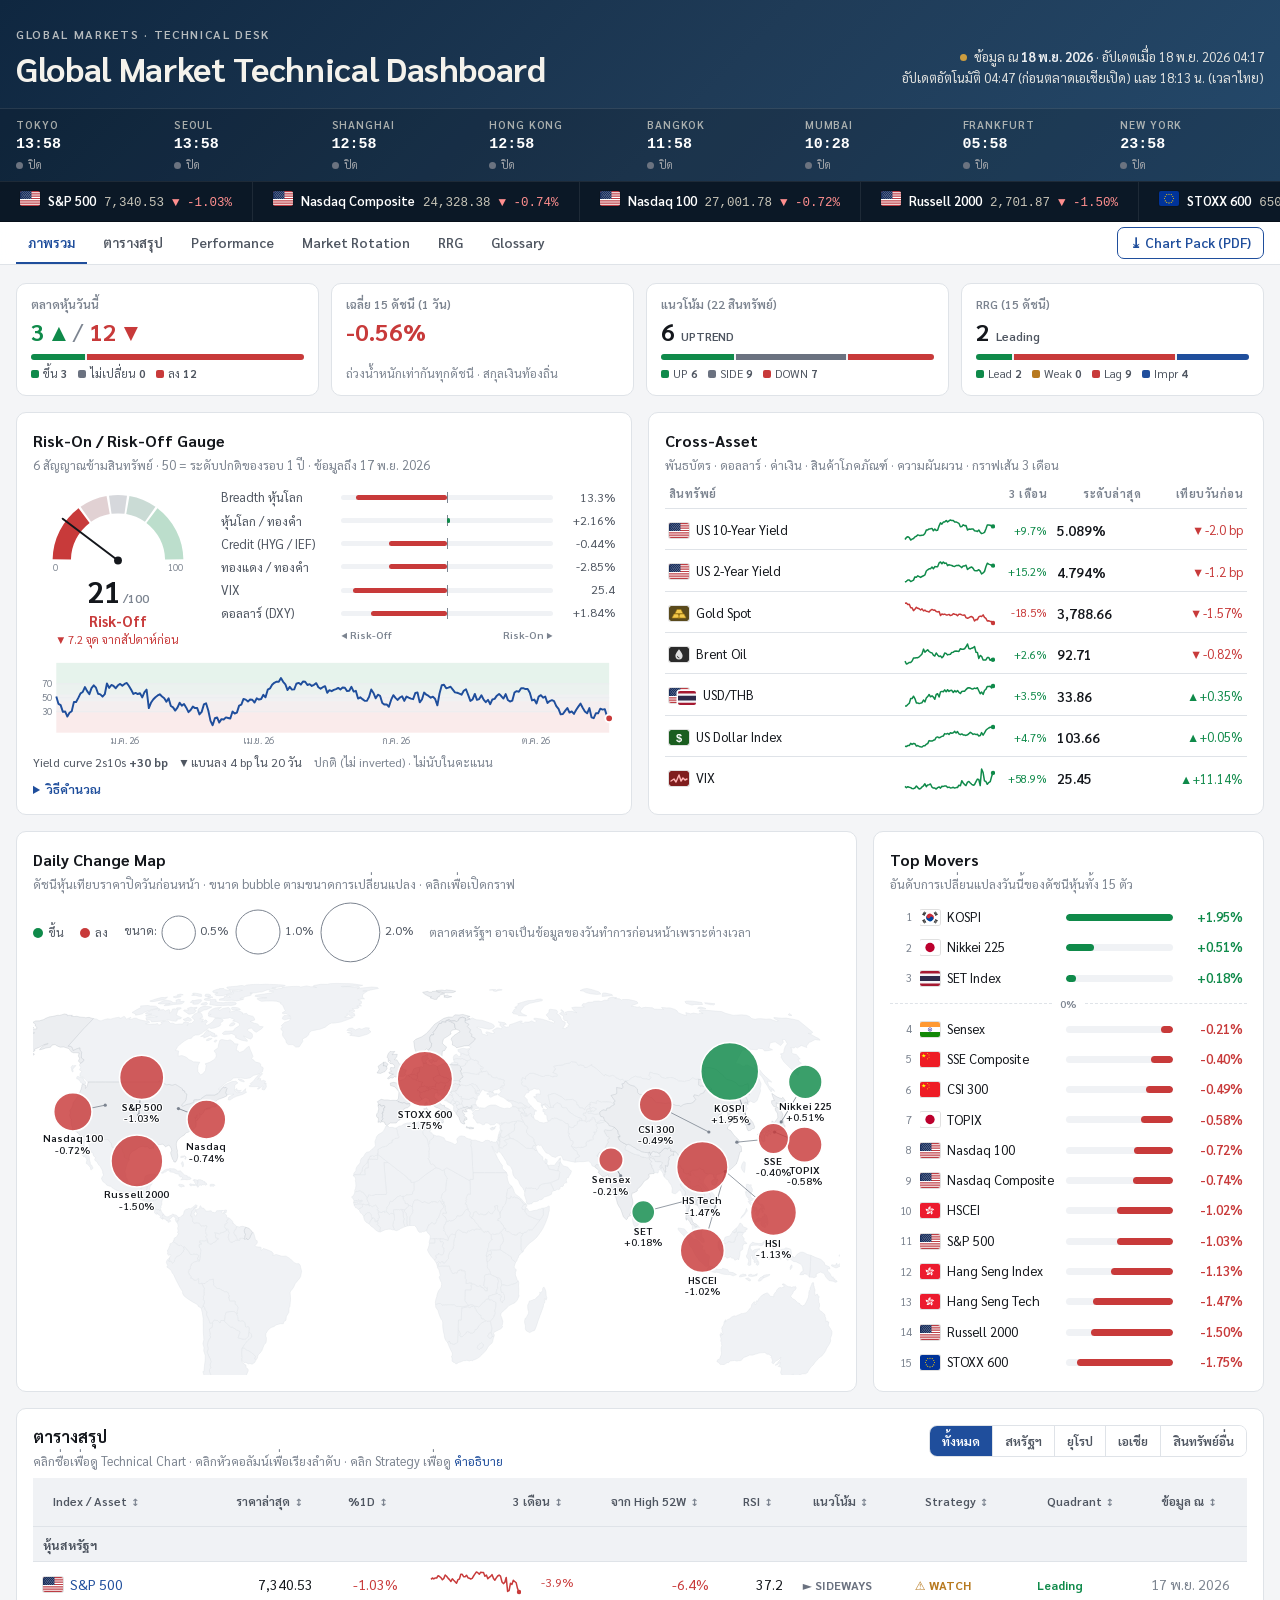
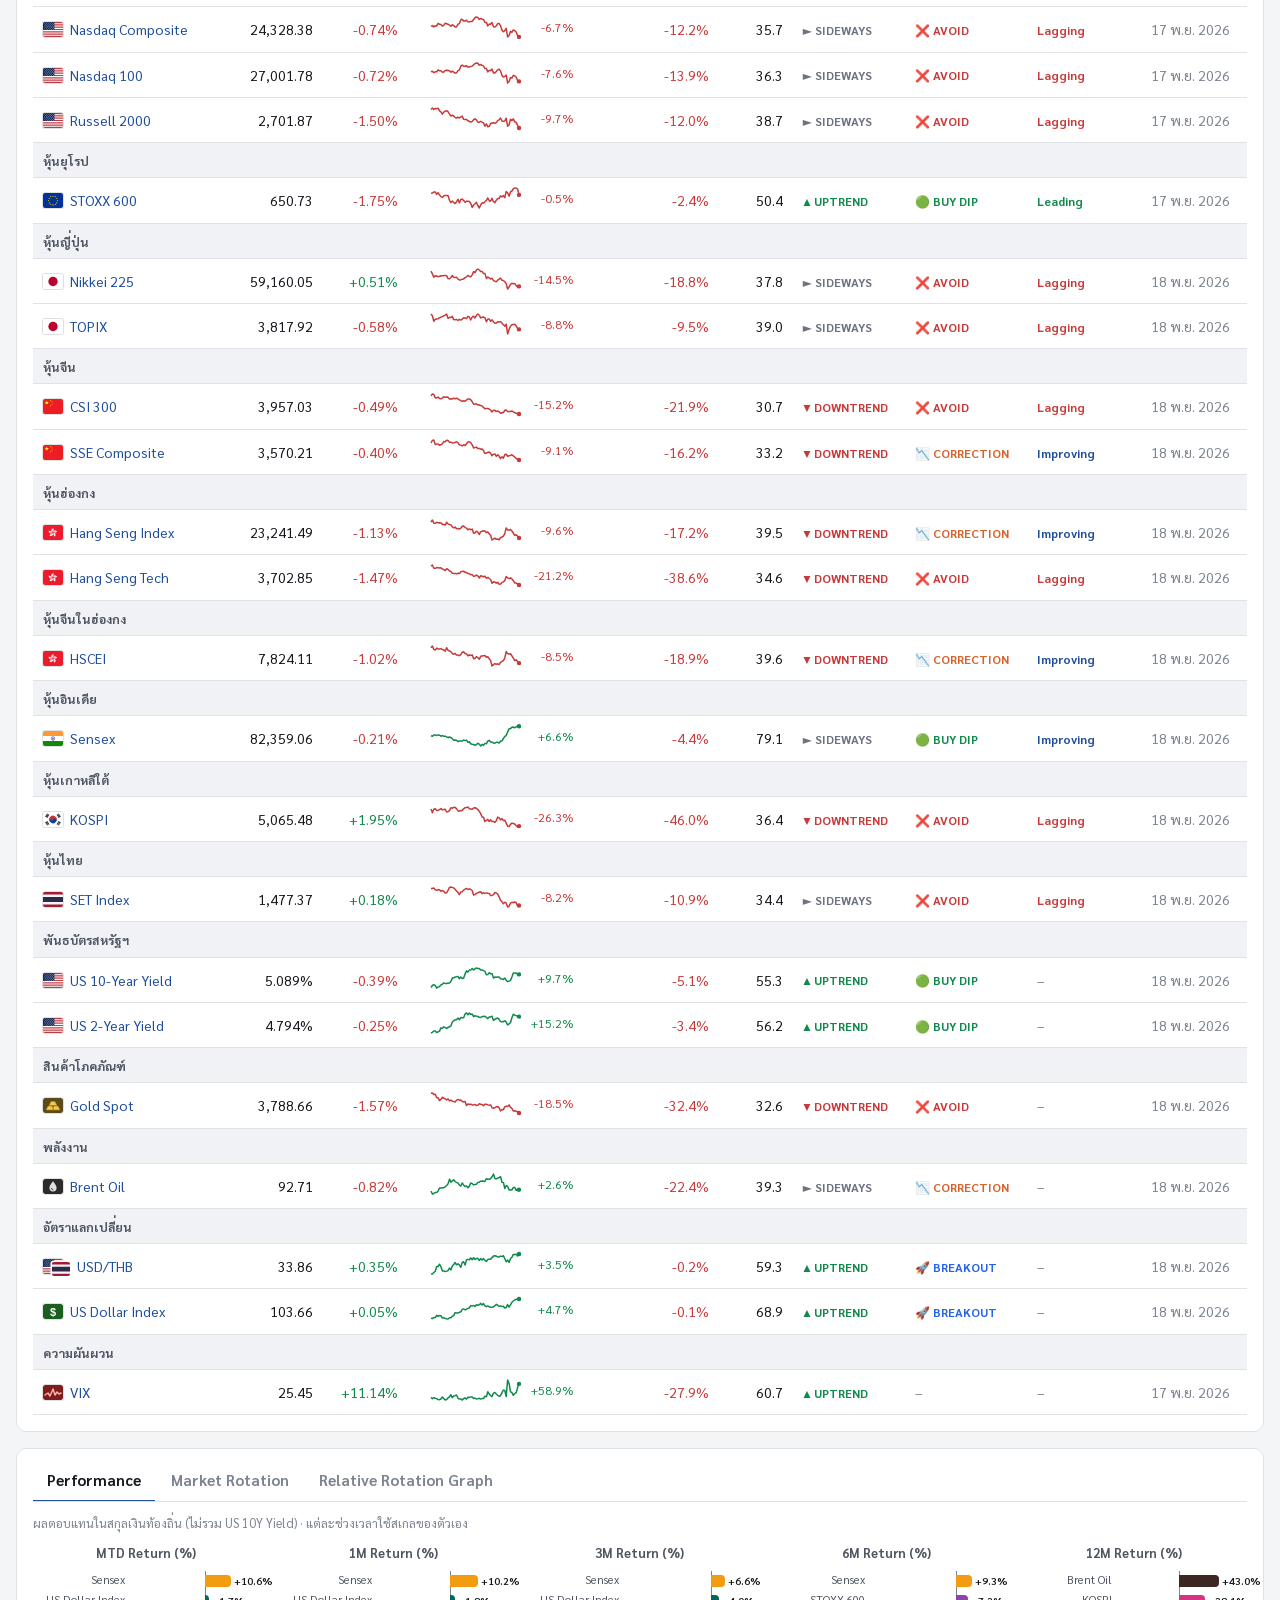
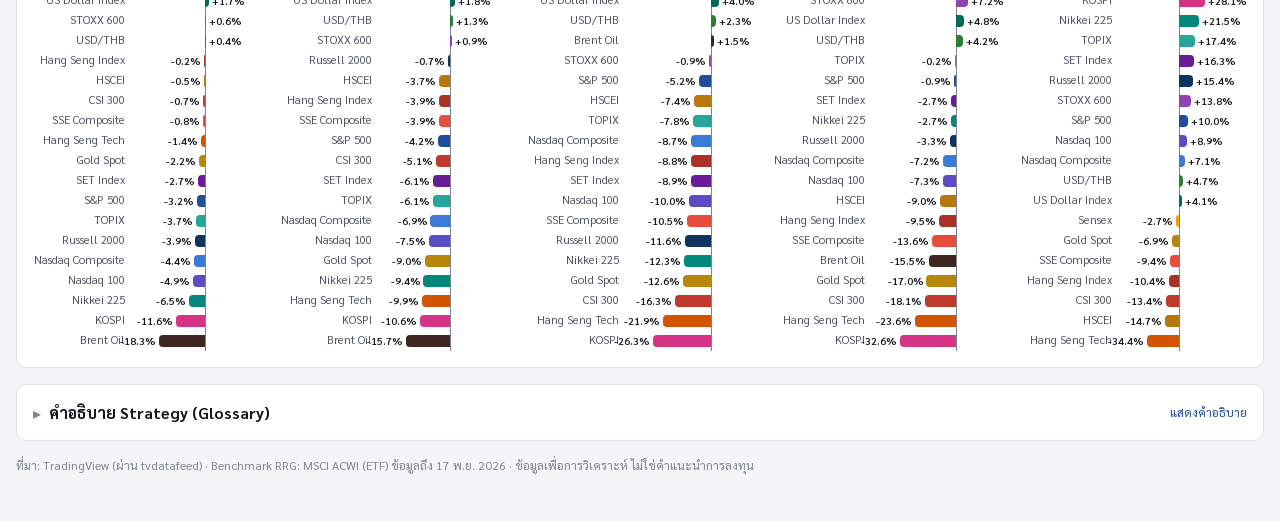
==== site/chart.html @ d896a3d2 "Version query strings on CSS/JS so browsers never mix old and new files Co-Authored-By: Claude Opus " ====
<!doctype html>
<html lang="th">
<head>
<meta charset="utf-8">
<meta name="viewport" content="width=device-width, initial-scale=1">
<title>Technical Chart</title>
<link rel="preconnect" href="https://fonts.googleapis.com">
<link rel="stylesheet" href="https://fonts.googleapis.com/css2?family=Sarabun:wght@400;500;600;700&display=swap">
<link rel="stylesheet" href="assets/style.css?v=20261118a">
</head>
<body>
<div class="wrap">
  <a class="back no-print" href="index.html">← กลับไป Market Dashboard</a>
  <div class="chart-head">
    <div>
      <div class="print-only print-brand">Global Market Technical Dashboard</div>
      <h1 id="title">Technical Chart</h1>
      <div class="src" id="src"></div>
      <div class="src print-only" id="print-meta"></div>
    </div>
    <div class="ranges no-print" id="ranges">
      <button data-r="1M">1M</button><button data-r="3M">3M</button><button data-r="6M">6M</button><button data-r="1Y" class="on">1Y</button><button data-r="All">All</button>
    </div>
  </div>

  <div class="chart-layout">
    <section class="card">
      <div class="toolbar no-print">
        <div class="toggles" id="toggles">
          <span class="muted">แสดง:</span>
          <label><input type="checkbox" data-k="ema50"> EMA50</label>
          <label><input type="checkbox" data-k="ema200"> EMA200</label>
          <label><input type="checkbox" data-k="rsi"> RSI</label>
          <label><input type="checkbox" data-k="sr"> แนวรับ/แนวต้าน</label>
        </div>
        <button class="btn" id="export" type="button" title="เปิดหน้าต่างพิมพ์ แล้วเลือก Save as PDF">⤓ Export PDF</button>
      </div>
      <div class="legend-line">
        <span data-k="ema50"><i style="background:var(--ema50)"></i>EMA50</span>
        <span data-k="ema200"><i style="background:var(--ema200)"></i>EMA200</span>
        <span data-k="sr"><i class="dash" style="border-color:var(--support)"></i>แนวรับ (S)</span>
        <span data-k="sr"><i class="dash" style="border-color:var(--resist)"></i>แนวต้าน (R)</span>
        <span data-k="rsi" class="muted">ช่องล่าง: RSI(14) เส้น 70 / 30</span>
        <span data-k="sr" class="muted">เส้นหนา = โซนที่ราคาแตะบ่อย</span>
      </div>
      <div id="tvchart"></div>
      <img id="print-chart" alt="">
    </section>

    <aside class="card info">
      <table>
        <tr class="head"><th>แนวโน้มหลัก</th><td id="i-trend">–</td></tr>
        <tr><th>ราคาล่าสุด</th><td id="i-last">–</td></tr>
        <tr><th>แนวรับ</th><td id="i-sup">–</td></tr>
        <tr><th>แนวต้าน</th><td id="i-res">–</td></tr>
        <tr><th>RSI (Signal)</th><td id="i-rsi">–</td></tr>
      </table>
      <div class="narr"><h3>แนวโน้ม:</h3><p id="narr" style="margin:0"></p></div>
      <p class="muted" id="i-note" style="font-size:12px;margin:12px 0 0"></p>
    </aside>
  </div>
  <footer class="foot" id="foot"></footer>
</div>
<script src="assets/vendor/lightweight-charts.standalone.production.js"></script>
<script src="assets/common.js?v=20261118a"></script>
<script src="assets/analysis.js?v=20261118a"></script>
<script src="assets/techchart.js?v=20261118a"></script>
<script src="assets/chart.js?v=20261118a"></script>
</body>
</html>
---- site/assets/style.css ----
:root {
  color-scheme: light;
  --bg: #f4f5f7;
  --surface: #ffffff;
  --surface-2: #f0f2f5;
  --border: #dfe3e8;
  --text: #14171c;
  --text-2: #4f5661;
  --text-3: #7c8490;
  --accent: #1f4e9c;
  --up: #0f8a4a;
  --down: #c83a3a;
  --neutral: #6b7280;
  --warn: #b7791f;
  --grid: #eceef1;
  --q-leading: rgba(15, 138, 74, .08);
  --q-weakening: rgba(183, 121, 31, .09);
  --q-lagging: rgba(200, 58, 58, .08);
  --q-improving: rgba(31, 78, 156, .08);
  --candle-up: #26a69a;
  --candle-down: #ef5350;
  --ema50: #2962ff;
  --ema200: #c2185b;
  --rsi: #5b6bd6;
  --support: #0f8a4a;
  --resist: #c83a3a;
  --div-bull: #0f8a4a;
  --div-bear: #c83a3a;
}
@media screen and (prefers-color-scheme: dark) {
  :root:not([data-theme="light"]) {
    color-scheme: dark;
    --bg: #111317;
    --surface: #1a1d22;
    --surface-2: #22262c;
    --border: #2e333a;
    --text: #eceef1;
    --text-2: #b4bac3;
    --text-3: #868d97;
    --accent: #6fa0f0;
    --up: #36c27a;
    --down: #ef6b6b;
    --neutral: #9aa1ab;
    --warn: #e3a948;
    --grid: #262a31;
    --q-leading: rgba(54, 194, 122, .10);
    --q-weakening: rgba(227, 169, 72, .10);
    --q-lagging: rgba(239, 107, 107, .10);
    --q-improving: rgba(111, 160, 240, .10);
    --ema50: #5b8cff;
    --ema200: #f06292;
    --rsi: #8f9cf0;
    --support: #36c27a;
    --resist: #ef6b6b;
    --div-bull: #36c27a;
    --div-bear: #ef6b6b;
  }
}
:root[data-theme="dark"] {
  color-scheme: dark;
  --bg: #111317; --surface: #1a1d22; --surface-2: #22262c; --border: #2e333a;
  --text: #eceef1; --text-2: #b4bac3; --text-3: #868d97; --accent: #6fa0f0;
  --up: #36c27a; --down: #ef6b6b; --neutral: #9aa1ab; --warn: #e3a948; --grid: #262a31;
  --q-leading: rgba(54,194,122,.10); --q-weakening: rgba(227,169,72,.10);
  --q-lagging: rgba(239,107,107,.10); --q-improving: rgba(111,160,240,.10);
  --ema50: #5b8cff; --ema200: #f06292; --rsi: #8f9cf0;
  --support: #36c27a; --resist: #ef6b6b; --div-bull: #36c27a; --div-bear: #ef6b6b;
}

* { box-sizing: border-box; }
html, body { margin: 0; }
body {
  background: var(--bg);
  color: var(--text);
  font-family: "Sarabun", "Noto Sans Thai", system-ui, -apple-system, "Segoe UI", sans-serif;
  font-size: 14px;
  line-height: 1.45;
}
a { color: var(--accent); text-decoration: none; }
a:hover { text-decoration: underline; }

.wrap { max-width: 1320px; margin: 0 auto; padding: 0 16px 48px; }
/* ---------- masthead + ticker ribbon (fixed colors, same in light/dark) ---------- */
.masthead { background: linear-gradient(135deg, #0f2740 0%, #1f3b57 55%, #24496b 100%); color: #f4f2ec; }
.mast-inner {
  max-width: 1320px; margin: 0 auto; padding: 26px 16px 20px;
  display: flex; flex-wrap: wrap; gap: 12px 32px; align-items: flex-end; justify-content: space-between;
}
.brand { display: flex; flex-direction: column; gap: 6px; }
.brand .eyebrow { font-size: 12px; letter-spacing: .14em; text-transform: uppercase; opacity: .72; font-weight: 600; }
.brand h1 { margin: 0; font-size: clamp(24px, 3.4vw, 34px); font-weight: 700; letter-spacing: -.01em; line-height: 1.15; }
.mast-meta { text-align: right; font-size: 13px; line-height: 1.6; opacity: .9; }
.mast-meta b { color: #fff; }
.live-dot {
  display: inline-block; width: 7px; height: 7px; border-radius: 50%; background: #e0a83c;
  margin-right: 7px; position: relative; top: -1px; box-shadow: 0 0 0 0 rgba(224,168,60,.6);
  animation: pulse 2.4s ease-out infinite;
}
@keyframes pulse { 0% { box-shadow: 0 0 0 0 rgba(224,168,60,.55); } 70%,100% { box-shadow: 0 0 0 7px rgba(224,168,60,0); } }

.ticker-shell { background: #0b1826; border-top: 1px solid rgba(255,255,255,.08); border-bottom: 1px solid rgba(0,0,0,.3); overflow: hidden; margin-bottom: 20px; }
.ticker-track { display: flex; width: max-content; animation: ticker-scroll 70s linear infinite; }
.ticker-shell:hover .ticker-track { animation-play-state: paused; }
.ticker-track .dup { display: contents; }
@keyframes ticker-scroll { from { transform: translateX(0); } to { transform: translateX(-50%); } }
.ticker-item {
  display: flex; align-items: baseline; gap: 8px; padding: 9px 20px; font-size: 13px; white-space: nowrap;
  color: #e7e4d8; border-right: 1px solid rgba(255,255,255,.08); text-decoration: none;
}
a.ticker-item:hover { background: rgba(255,255,255,.06); text-decoration: none; }
.ticker-item b { font-weight: 600; color: #fff; }
.ticker-item .lvl, .ticker-item .chg { font-variant-numeric: tabular-nums; font-family: ui-monospace, "Cascadia Mono", Consolas, monospace; font-size: 12.5px; }
.ticker-item .lvl { color: #c9c6b9; }
.ticker-up { color: #5fd15f; }
.ticker-down { color: #ff8f8f; }
.ticker-flat { color: #b4b2a8; }
@media (prefers-reduced-motion: reduce) {
  .ticker-track { animation: none; }
  .ticker-shell { overflow-x: auto; }
  .ticker-track .dup { display: none; }
}

.card {
  background: var(--surface); border: 1px solid var(--border); border-radius: 10px;
  padding: 16px; margin-bottom: 16px;
}
.card h2 { font-size: 16px; margin: 0 0 4px; }
.card .sub { color: var(--text-3); font-size: 12.5px; margin: 0 0 12px; }
.scroll-x { overflow-x: auto; -webkit-overflow-scrolling: touch; }

/* ---------- daily change world map ---------- */
.worldmap svg { display: block; width: 100%; height: auto; }
.worldmap .land { fill: var(--surface-2); stroke: var(--border); stroke-width: .6; }
.worldmap .home { fill: var(--grid); stroke: var(--text-3); stroke-opacity: .35; }
.worldmap .leader { stroke: var(--text-3); stroke-width: 1; fill: none; }
.worldmap .anchor { fill: var(--text-3); }
.worldmap .bub { cursor: pointer; }
.worldmap .bub circle { stroke: var(--surface); stroke-width: 2; fill-opacity: .82; }
.worldmap .bub:hover circle { fill-opacity: 1; }
.worldmap .bub.up circle { fill: var(--up); }
.worldmap .bub.down circle { fill: var(--down); }
.worldmap .bub.flat circle { fill: var(--neutral); }
.worldmap .bub text {
  font-size: 13px; font-weight: 600; fill: var(--text); text-anchor: middle;
  paint-order: stroke; stroke: var(--surface); stroke-width: 3px; stroke-linejoin: round; pointer-events: none;
}
.worldmap .bub text.v { font-weight: 500; font-variant-numeric: tabular-nums; }
.map-legend { display: flex; flex-wrap: wrap; align-items: center; gap: 6px 16px; font-size: 12px; color: var(--text-2); margin-bottom: 4px; }
.map-legend svg { vertical-align: middle; }
.map-legend .sw { display: inline-block; width: 10px; height: 10px; border-radius: 50%; margin-right: 5px; vertical-align: -1px; }


/* ---------- market clocks (inside masthead) ---------- */
.clocks { border-top: 1px solid rgba(255,255,255,.10); background: rgba(0,0,0,.14); }
.clocks-inner {
  max-width: 1320px; margin: 0 auto; padding: 8px 16px;
  display: grid; grid-template-columns: repeat(8, minmax(0, 1fr)); gap: 6px 14px;
}
.clk { display: flex; flex-direction: column; gap: 1px; min-width: 0; color: #e7e4d8; }
.clk .city { font-size: 11px; letter-spacing: .08em; text-transform: uppercase; opacity: .7; font-weight: 600; white-space: nowrap; overflow: hidden; text-overflow: ellipsis; }
.clk .time { font-family: ui-monospace, "Cascadia Mono", Consolas, monospace; font-size: 15px; font-weight: 600; color: #fff; font-variant-numeric: tabular-nums; }
.clk .st { font-size: 11px; display: inline-flex; align-items: center; gap: 5px; }
.clk .st i { width: 7px; height: 7px; border-radius: 50%; background: #6b7380; display: inline-block; }
.clk.open .st { color: #7fe07f; }
.clk.open .st i { background: #4cd964; box-shadow: 0 0 0 3px rgba(76,217,100,.18); }
.clk.lunch .st { color: #f0c36a; }
.clk.lunch .st i { background: #e0a83c; }
.clk.closed .st { color: #a7a9ad; }

/* ---------- sticky section nav ---------- */
.secnav {
  position: sticky; top: 0; z-index: 20; background: color-mix(in srgb, var(--surface) 92%, transparent);
  backdrop-filter: blur(8px); border-bottom: 1px solid var(--border); margin-bottom: 18px;
}
.secnav-inner { max-width: 1320px; margin: 0 auto; padding: 0 16px; display: flex; gap: 4px; overflow-x: auto; scrollbar-width: none; }
.secnav-inner::-webkit-scrollbar { display: none; }
.secnav a {
  padding: 11px 12px 9px; font-size: 13.5px; font-weight: 600; color: var(--text-2); white-space: nowrap;
  border-bottom: 2px solid transparent; text-decoration: none;
}
.secnav a:hover { color: var(--text); text-decoration: none; }
.secnav a.on { color: var(--accent); border-bottom-color: var(--accent); }
.secnav a.nav-pack { margin-left: auto; align-self: center; padding: 5px 12px; border: 1px solid var(--accent); border-radius: 7px; color: var(--accent); }
.secnav a.nav-pack:hover { background: var(--accent); color: #fff; }
.anchor { scroll-margin-top: 58px; }
.ticker-shell { margin-bottom: 0; }

/* ---------- shared card header ---------- */
.card-head { display: flex; flex-wrap: wrap; justify-content: space-between; align-items: flex-start; gap: 8px 16px; margin-bottom: 8px; }
.card-head .sub { margin-bottom: 0; }

/* ---------- Market Pulse ---------- */
.pulse { display: grid; grid-template-columns: repeat(4, minmax(0, 1fr)); gap: 12px; margin-bottom: 16px; }
.tile {
  background: var(--surface); border: 1px solid var(--border); border-radius: 10px; padding: 12px 14px;
  display: flex; flex-direction: column; gap: 4px; min-width: 0;
}
.tile .k { font-size: 12px; color: var(--text-3); font-weight: 600; }
.tile .v { font-size: 24px; font-weight: 700; line-height: 1.2; font-variant-numeric: tabular-nums; white-space: nowrap; overflow: hidden; text-overflow: ellipsis; }
.tile .v small { font-size: 12px; font-weight: 600; color: var(--text-2); }
.tile .v .sep { color: var(--text-3); font-weight: 400; }
.tile .d { font-size: 12px; margin-top: auto; }
.stack { display: flex; height: 6px; border-radius: 3px; overflow: hidden; gap: 2px; background: var(--surface-2); margin: 4px 0 6px; }
.stack span { display: block; height: 100%; }
.stack-key { display: flex; flex-wrap: wrap; gap: 2px 10px; color: var(--text-2); font-size: 11.5px; }
.stack-key i { display: inline-block; width: 8px; height: 8px; border-radius: 2px; margin-right: 4px; }
.strat-counts { display: flex; flex-wrap: wrap; gap: 3px 10px; }
.strat-counts .chip { font-size: 11px; }
.strat-counts b { font-size: 12px; color: var(--text); }

/* ---------- asset icons (flags / drawn icons) ---------- */
.aicon { display: inline-flex; align-items: center; vertical-align: -2px; margin-right: 7px; flex: none; }
.aicon .flag, .aicon svg { display: block; width: 20px; height: 15px; border-radius: 2px; object-fit: cover;
  box-shadow: 0 0 0 1px rgba(0,0,0,.12); }
.aicon.pair { position: relative; width: 27px; height: 15px; }
.aicon.pair .flag { position: absolute; top: 0; }
.aicon.pair .flag:first-child { left: 0; }
.aicon.pair .flag:last-child { left: 9px; top: 3px; width: 18px; height: 13.5px; box-shadow: 0 0 0 1.5px var(--surface); }
.ticker-item .aicon { margin-right: 0; vertical-align: -3px; }
.ticker-item .aicon.pair .flag:last-child { box-shadow: 0 0 0 1.5px #0b1826; }
.chart-head h1 .aicon { vertical-align: 0; margin-right: 10px; }
.chart-head h1 .aicon .flag, .chart-head h1 .aicon svg { width: 28px; height: 21px; }
.mv .nm, .xasset .n { display: inline-flex; align-items: center; min-width: 0; }
.chart-head h1 .aicon.pair { width: 38px; height: 21px; }
.chart-head h1 .aicon.pair .flag:last-child { left: 12px; top: 4px; width: 24px; height: 18px; }

/* ---------- macro row: Risk gauge (left half) + Cross-Asset (right half) ---------- */
.macro-grid { display: grid; grid-template-columns: minmax(0, 1fr) minmax(0, 1fr); gap: 16px; margin-bottom: 16px; align-items: stretch; }
.macro-grid .card { margin-bottom: 0; }

/* ---------- Risk-On / Risk-Off gauge ---------- */
.risk-grid { display: grid; grid-template-columns: 170px minmax(0, 1fr); gap: 18px; align-items: center; }
.risk-dial { text-align: center; }
.risk-dial svg { display: block; width: 100%; max-width: 170px; margin: 0 auto; }
.rd-tick, .rh-tick { font-size: 10px; fill: var(--text-3); }
.rd-tick { font-size: 14px; }
.rd-score { font-size: 30px; font-weight: 700; line-height: 1; margin-top: 2px; font-variant-numeric: tabular-nums; }
.rd-score small { font-size: 12px; color: var(--text-3); font-weight: 600; margin-left: 2px; }
.rd-label { font-size: 15px; font-weight: 700; margin-top: 4px; }
.rd-chg { font-size: 11.5px; margin-top: 1px; }
.risk-comps { display: flex; flex-direction: column; gap: 5px; }
.rc { display: grid; grid-template-columns: 112px minmax(0, 1fr) 54px; align-items: center; gap: 8px; font-size: 12.5px; cursor: help; }
.rc-name { white-space: nowrap; overflow: hidden; text-overflow: ellipsis; color: var(--text-2); }
.rc-raw { text-align: right; font-variant-numeric: tabular-nums; color: var(--text-2); font-size: 12px; }
.rc-bar { position: relative; height: 5px; background: var(--surface-2); border-radius: 3px; }
.rc-bar .mid { position: absolute; left: 50%; top: -3px; bottom: -3px; width: 1px; background: var(--text-3); }
.rc-bar b { position: absolute; top: 0; bottom: 0; border-radius: 3px; }
.rc-bar b.on { background: var(--up); }
.rc-bar b.off { background: var(--down); }
.rc-axis { cursor: default; }
.rc-axis .ax { display: flex; justify-content: space-between; font-size: 10.5px; color: var(--text-3); font-weight: 600; }
.risk-hist { margin-top: 10px; }
.risk-hist svg { display: block; width: 100%; height: auto; }
.risk-curve { display: flex; flex-wrap: wrap; gap: 2px 12px; font-size: 12px; margin-top: 6px; color: var(--text-2); }
.risk-method { margin-top: 8px; font-size: 12.5px; color: var(--text-2); }
.risk-method summary { cursor: pointer; color: var(--accent); font-weight: 600; width: max-content; }
.risk-method ol { margin: 8px 0 4px; padding-left: 20px; }
.risk-method li { margin: 3px 0; }
.risk-method p { margin: 4px 0 0; }
.xasset-card .xasset a, .xasset-card .xh { grid-template-columns: minmax(0, 1fr) 146px 84px 92px; padding: 6px 4px; align-items: center; }
.xasset-card .xh { display: grid; gap: 10px; padding-top: 0; border-bottom: 1px solid var(--border);
  font-size: 11px; font-weight: 700; color: var(--text-3); text-transform: uppercase; letter-spacing: .04em; }
.xasset-card .xh span:not(:first-child) { text-align: right; }
.xasset-card .spark span { font-size: 11.5px; }
.xasset-card { display: flex; flex-direction: column; }
.xasset-card .xasset { flex: 1; justify-content: space-between; }  /* rows spread to match the gauge card height */
@media (max-width: 1100px) {
  .macro-grid { grid-template-columns: minmax(0, 1fr); }
}
@media (max-width: 640px) {
  .risk-grid { grid-template-columns: minmax(0, 1fr); }
  .xasset-card .xasset a { grid-template-columns: minmax(0, 1fr) 76px 80px; }
  .xasset-card .spark, .xasset-card .xh .sp { display: none; }
}

/* ---------- overview: map + side column ---------- */
.overview-grid { display: grid; grid-template-columns: minmax(0, 2.15fr) minmax(280px, 1fr); gap: 16px; align-items: stretch; margin-bottom: 16px; }
.overview-grid .card { margin-bottom: 0; }
.side-col { display: flex; flex-direction: column; gap: 16px; }
.map-card { display: flex; flex-direction: column; min-width: 0; }
.map-card > .scroll-x { flex: 1; display: flex; align-items: center; }
.map-card > .scroll-x > .worldmap { flex: 1; }
.side-col, .side-col .card { min-width: 0; }
.worldmap { min-width: 640px; }
.map-legend { margin-bottom: 0; }

.side-col > .card { flex: 1; display: flex; flex-direction: column; }
.movers { flex: 1; display: flex; flex-direction: column; justify-content: space-between; }
.mv {
  display: grid; grid-template-columns: 18px minmax(0, 1.3fr) minmax(0, 1fr) 62px; align-items: center; gap: 8px;
  padding: 3px 4px; border-radius: 6px; color: var(--text); text-decoration: none; font-size: 13px;
}
.mv:hover { background: var(--surface-2); text-decoration: none; }
.mv .rk { font-size: 11px; color: var(--text-3); text-align: right; font-variant-numeric: tabular-nums; }
.mv .nm { white-space: nowrap; overflow: hidden; text-overflow: ellipsis; }
.mv .bar { height: 7px; background: var(--surface-2); border-radius: 4px; overflow: hidden; }
.mv .bar i { display: block; height: 100%; border-radius: 4px; }
.mv .bar i.pos { background: var(--up); }
.mv .bar i.neg { background: var(--down); margin-left: auto; }
.mv .pc { text-align: right; font-variant-numeric: tabular-nums; font-weight: 600; }
.mv-zero { display: flex; align-items: center; gap: 8px; font-size: 10.5px; color: var(--text-3); font-weight: 600; }
.mv-zero::before, .mv-zero::after { content: ""; flex: 1; border-top: 1px dashed var(--border); }

.xasset { display: flex; flex-direction: column; gap: 0; margin: 0; }
.xasset a {
  display: grid; grid-template-columns: minmax(0, 1fr) auto 84px; align-items: baseline; gap: 10px;
  padding: 7px 4px; border: 0; border-bottom: 1px solid var(--border); border-radius: 0; background: none;
  color: var(--text); text-decoration: none;
}
.xasset a:last-child { border-bottom: 0; }
.xasset a:hover { background: var(--surface-2); text-decoration: none; }
.xasset .n { font-size: 13px; color: var(--text); flex-direction: row; }
.xasset .l { font-size: 14px; font-weight: 600; font-variant-numeric: tabular-nums; }
.xasset .c { font-size: 12.5px; text-align: right; font-variant-numeric: tabular-nums; }
.xasset .c.up { color: var(--up); }
.xasset .c.down { color: var(--down); }
.xasset .c.flat { color: var(--text-3); }

/* ---------- segmented filter ---------- */
.seg { display: inline-flex; border: 1px solid var(--border); border-radius: 8px; overflow: hidden; flex-wrap: wrap; }
.seg button {
  background: var(--surface); border: 0; border-right: 1px solid var(--border); color: var(--text-2);
  padding: 6px 12px; font: inherit; font-size: 12.5px; font-weight: 600; cursor: pointer;
}
.seg button:last-child { border-right: 0; }
.seg button:hover { background: var(--surface-2); }
.seg button[aria-pressed="true"] { background: var(--accent); color: #fff; }

/* ---------- summary table extras ---------- */
table.sum th { padding: 0; }
table.sum th button {
  all: unset; box-sizing: border-box; display: flex; align-items: center; gap: 4px; width: 100%;
  padding: 8px 10px; cursor: pointer; font-size: 12px; font-weight: 600; color: var(--text-2);
}
table.sum th.num button { justify-content: flex-end; }
table.sum th button:hover { color: var(--text); }
table.sum th button:focus-visible { outline: 2px solid var(--accent); outline-offset: -2px; }
table.sum th .si { font-size: 10px; color: var(--text-3); }
table.sum th[aria-sort="ascending"] .si, table.sum th[aria-sort="descending"] .si { color: var(--accent); }
.spark { display: inline-flex; align-items: center; gap: 6px; justify-content: flex-end; }
.spark svg { display: block; }
.spark span { min-width: 46px; text-align: right; font-size: 12px; line-height: 1; }
table.sum td { vertical-align: middle; }

/* ---------- tabs ---------- */
.tabs { display: flex; gap: 2px; border-bottom: 1px solid var(--border); margin: -4px 0 12px; overflow-x: auto; scrollbar-width: none; }
.tabs button {
  background: none; border: 0; border-bottom: 2px solid transparent; padding: 8px 14px 9px; margin-bottom: -1px;
  font: inherit; font-size: 15px; font-weight: 700; color: var(--text-3); cursor: pointer; white-space: nowrap;
}
.tabs button:hover { color: var(--text); }
.tabs button[aria-selected="true"] { color: var(--text); border-bottom-color: var(--accent); }
.tabs button:focus-visible { outline: 2px solid var(--accent); outline-offset: -2px; border-radius: 4px; }

@media (max-width: 1100px) {
  .pulse { grid-template-columns: repeat(2, minmax(0, 1fr)); }
  .overview-grid { grid-template-columns: minmax(0, 1fr); }
  .side-col { display: grid; grid-template-columns: minmax(0, 1fr) minmax(0, 1fr); }
  .clocks-inner { grid-template-columns: repeat(4, minmax(0, 1fr)); }
}
@media (max-width: 640px) {
  .pulse { grid-template-columns: repeat(2, minmax(0, 1fr)); }
  .side-col { grid-template-columns: minmax(0, 1fr); }
  .clocks-inner { grid-template-columns: repeat(4, minmax(0, 1fr)); gap: 6px 8px; }
  .clk .time { font-size: 13px; }
  .tile .v { font-size: 20px; }
}

/* ---------- performance ---------- */
.perf-grid { display: grid; grid-template-columns: repeat(5, minmax(200px, 1fr)); gap: 20px; }
.perf-panel h3 { font-size: 13px; margin: 0 0 8px; text-align: center; color: var(--text-2); }
.perf-row { display: grid; grid-template-columns: 92px 1fr; align-items: center; height: 20px; gap: 6px; }
.perf-row .lbl { font-size: 11.5px; color: var(--text-2); text-align: right; white-space: nowrap; overflow: hidden; text-overflow: ellipsis; }
.perf-track { position: relative; height: 100%; }
.perf-track .zero { position: absolute; top: 0; bottom: 0; width: 1px; background: var(--text-3); }
.perf-bar { position: absolute; top: 4px; height: 12px; }
.perf-bar.pos { border-radius: 0 4px 4px 0; }
.perf-bar.neg { border-radius: 4px 0 0 4px; }
.perf-val { position: absolute; top: 2px; font-size: 10.5px; font-weight: 600; color: var(--text); white-space: nowrap; }

/* ---------- rotation ---------- */
.rot { display: grid; gap: 2px; min-width: 640px; }
.rot .mh { text-align: center; font-weight: 700; font-size: 12.5px; padding: 2px 0 6px; line-height: 1.2; }
.rot .mh small { display: block; font-weight: 500; color: var(--text-3); }
.rot .cell {
  color: #fff; border-radius: 3px; padding: 4px 4px; text-align: center; min-height: 40px;
  display: flex; flex-direction: column; justify-content: center; cursor: default;
  transition: opacity .12s;
}
.rot .cell b { font-size: 11.5px; line-height: 1.15; }
.rot .cell span { font-size: 11px; opacity: .92; }
.rot.focus .cell { opacity: .22; }
.rot.focus .cell.on { opacity: 1; outline: 2px solid var(--text); outline-offset: -2px; }
.rot-side { display: flex; justify-content: space-between; font-size: 11px; font-weight: 700; color: var(--text-3); margin-bottom: 2px; }

/* ---------- RRG ---------- */
.rrg-layout { display: grid; grid-template-columns: minmax(0, 1fr) 220px; gap: 16px; align-items: start; }
#rrg svg { width: 100%; height: auto; display: block; }
#rrg text { font-family: inherit; }
.rrg-legend { display: flex; flex-direction: column; gap: 2px; }
.rrg-legend button {
  display: flex; align-items: center; gap: 8px; width: 100%; text-align: left;
  background: none; border: 1px solid transparent; border-radius: 6px; padding: 4px 8px;
  color: var(--text); font: inherit; font-size: 12.5px; cursor: pointer;
}
.rrg-legend button:hover { background: var(--surface-2); }
.rrg-legend button.off { color: var(--text-3); }
.rrg-legend button.off .sw { opacity: .25; }
.rrg-legend .sw { width: 12px; height: 12px; border-radius: 50%; flex: none; }
.rrg-legend .q { margin-left: auto; font-size: 11px; color: var(--text-3); }
.rrg-legend .tools { display: flex; gap: 6px; margin-bottom: 6px; }
.rrg-legend .tools button { width: auto; border-color: var(--border); font-size: 11.5px; padding: 2px 8px; }
.rrg-series { transition: opacity .12s; }
#rrg.hl .rrg-series { opacity: .12; }
#rrg.hl .rrg-series.on { opacity: 1; }

/* ---------- summary table ---------- */
table.sum { width: 100%; border-collapse: collapse; min-width: 720px; }
table.sum th, table.sum td { padding: 7px 10px; border-bottom: 1px solid var(--border); text-align: left; white-space: nowrap; }
table.sum th { font-size: 12px; color: var(--text-2); font-weight: 600; background: var(--surface-2); position: sticky; top: 0; }
table.sum td.num, table.sum th.num { text-align: right; font-variant-numeric: tabular-nums; }
table.sum tr.grp td { background: var(--surface-2); font-weight: 700; font-size: 12.5px; color: var(--text-2); padding-top: 9px; }
table.sum tr:hover td:not(.g) { background: color-mix(in srgb, var(--surface-2) 60%, transparent); }
.dot { display: inline-block; width: 9px; height: 9px; border-radius: 50%; margin-right: 7px; vertical-align: 0; }
.pos { color: var(--up); }
.neg { color: var(--down); }
.muted { color: var(--text-3); }

.chip { display: inline-flex; align-items: center; gap: 5px; font-weight: 700; font-size: 12px; }
.t-UPTREND { color: var(--up); }
.t-DOWNTREND { color: var(--down); }
.t-SIDEWAYS { color: var(--neutral); }
.s-BREAKOUT { color: #2563eb; }
.s-BUY-DIP { color: var(--up); }
.s-WATCH { color: var(--warn); }
.s-CORRECTION { color: #d9622b; }
.s-AVOID { color: var(--down); }
.q-Leading { color: var(--up); }
.q-Weakening { color: var(--warn); }
.q-Lagging { color: var(--down); }
.q-Improving { color: var(--accent); }

/* ---------- glossary ---------- */
details.collapsible > summary {
  display: flex; align-items: center; justify-content: space-between; gap: 12px;
  cursor: pointer; list-style: none; user-select: none;
}
details.collapsible > summary::-webkit-details-marker { display: none; }
details.collapsible > summary h2 { margin: 0; }
details.collapsible > summary h2::before {
  content: "▸"; display: inline-block; width: 1em; color: var(--text-3); transition: transform .15s;
}
details.collapsible[open] > summary h2::before { transform: rotate(90deg); }
details.collapsible[open] > summary { margin-bottom: 8px; }
.toggle-hint { font-size: 12.5px; color: var(--accent); white-space: nowrap; }
.toggle-hint::after { content: "แสดงคำอธิบาย"; }
details.collapsible[open] .toggle-hint::after { content: "ซ่อน"; }
details.collapsible > summary:focus-visible { outline: 2px solid var(--accent); outline-offset: 4px; border-radius: 4px; }
table.gloss { width: 100%; border-collapse: collapse; min-width: 720px; }
table.gloss th, table.gloss td { padding: 9px 10px; border-bottom: 1px solid var(--border); text-align: left; vertical-align: top; font-size: 13px; }
table.gloss th { font-size: 12px; color: var(--text-2); font-weight: 600; background: var(--surface-2); }
table.gloss td.num { text-align: center; color: var(--text-3); width: 48px; }
table.gloss td:nth-child(2) { white-space: nowrap; }
.gh { font-size: 14px; margin: 18px 0 8px; }
.gloss-grid { display: grid; grid-template-columns: repeat(3, minmax(0, 1fr)); gap: 16px; font-size: 13px; }
.gloss-grid > div { background: var(--surface-2); border-radius: 8px; padding: 12px; }
.gloss-grid ul { margin: 6px 0 6px; padding-left: 18px; }
.gloss-grid li { margin: 3px 0; }
a.chip-link { text-decoration: none; }
a.chip-link:hover { text-decoration: underline; }
@media (max-width: 900px) { .gloss-grid { grid-template-columns: 1fr; } }

#tip {
  position: fixed; pointer-events: none; z-index: 50; display: none;
  background: var(--surface); color: var(--text); border: 1px solid var(--border);
  box-shadow: 0 4px 16px rgba(0,0,0,.14); border-radius: 6px; padding: 6px 9px; font-size: 12px;
  max-width: 260px;
}
#tip b { display: block; margin-bottom: 1px; }

footer.foot { color: var(--text-3); font-size: 12px; margin-top: 8px; }

/* ---------- chart page ---------- */
.back { display: inline-block; margin-bottom: 8px; font-size: 13px; }
.chart-head { display: flex; flex-wrap: wrap; justify-content: space-between; align-items: center; gap: 10px; margin-bottom: 10px; }
.chart-head h1 { font-size: 20px; margin: 0; }
.chart-head .src { color: var(--text-3); font-size: 12px; }
.ranges { display: inline-flex; border: 1px solid var(--border); border-radius: 8px; overflow: hidden; }
.ranges button {
  background: var(--surface); color: var(--text-2); border: 0; border-right: 1px solid var(--border);
  padding: 6px 13px; font: inherit; font-size: 13px; font-weight: 600; cursor: pointer;
}
.ranges button:last-child { border-right: 0; }
.ranges button.on { background: var(--accent); color: #fff; }
.chart-layout { display: grid; grid-template-columns: minmax(0, 1fr) 320px; gap: 16px; align-items: start; }
.legend-line { display: flex; flex-wrap: wrap; gap: 14px; font-size: 12px; color: var(--text-2); margin-bottom: 6px; }
.legend-line i { display: inline-block; width: 16px; height: 2px; vertical-align: middle; margin-right: 5px; }
.legend-line i.dash { background: none; border-top: 2px dashed; height: 0; }
#tvchart { width: 100%; height: 600px; }
.info table { width: 100%; border-collapse: collapse; }
.info th, .info td { border: 1px solid var(--border); padding: 8px 10px; vertical-align: top; font-size: 13px; }
.info th { background: var(--surface-2); text-align: left; width: 38%; color: var(--text-2); font-weight: 600; }
.info td { text-align: right; font-variant-numeric: tabular-nums; }
.info td .lv { display: block; }
.info td .tc { color: var(--text-3); font-size: 11px; }
.info .head th { background: var(--accent); color: #fff; }
.info .head td { font-weight: 700; }
.narr { margin-top: 12px; font-size: 13.5px; line-height: 1.65; }
.narr h3 { margin: 0 0 4px; font-size: 14px; }

/* ---------- chart toolbar ---------- */
.toolbar { display: flex; flex-wrap: wrap; justify-content: space-between; align-items: center; gap: 8px 16px;
  padding-bottom: 10px; margin-bottom: 10px; border-bottom: 1px solid var(--border); }
.toggles { display: flex; flex-wrap: wrap; align-items: center; gap: 6px 16px; font-size: 13px; }
.toggles label { display: inline-flex; align-items: center; gap: 5px; cursor: pointer; user-select: none; }
.toggles input { width: 15px; height: 15px; accent-color: var(--accent); margin: 0; cursor: pointer; }
.btn { background: var(--accent); color: #fff; border: 0; border-radius: 7px; padding: 7px 14px;
  font: inherit; font-size: 13px; font-weight: 600; cursor: pointer; }
.btn:hover { filter: brightness(1.08); }
#print-chart, .print-only { display: none; }

@media (max-width: 1100px) {
  .perf-grid { grid-template-columns: repeat(3, minmax(200px, 1fr)); }
}
@media (max-width: 900px) {
  .chart-layout, .rrg-layout { grid-template-columns: 1fr; }
  .rrg-legend { flex-direction: row; flex-wrap: wrap; }
  .rrg-legend button { width: auto; }
  .rrg-legend .tools { width: 100%; }
  #tvchart { height: 480px; }
}
@media (max-width: 640px) {
  .perf-grid { grid-template-columns: 1fr; }
  .wrap { padding: 0 16px 40px; }
  .mast-inner { padding: 18px 16px 14px; }
  .mast-meta { text-align: left; font-size: 12px; }
  .ranges button { padding: 6px 10px; }
}

/* ---------- print / PDF report (A4 landscape, one page) — keep last so it wins ---------- */
@media print {
  @page { size: A4 landscape; margin: 9mm; }
  html, body { background: #fff !important; }
  body { font-size: 11px; -webkit-print-color-adjust: exact; print-color-adjust: exact; }
  .wrap { max-width: none !important; padding: 0 !important; }
  .no-print, #tvchart { display: none !important; }
  .print-only { display: block !important; }
  .print-brand { font-size: 10.5px; color: var(--text-3); font-weight: 600; }
  .chart-head { margin-bottom: 4mm; }
  .chart-head h1 { font-size: 17px; }
  .chart-layout { display: grid !important; grid-template-columns: minmax(0, 1fr) 78mm !important; gap: 4mm !important; align-items: start; }
  .card { border: 1px solid #d0d4da; padding: 3mm; margin: 0; box-shadow: none; }
  #print-chart { display: block !important; width: 100%; height: auto; max-height: 140mm; object-fit: contain; }
  .legend-line { font-size: 9.5px; gap: 8px; margin-bottom: 2mm; }
  .info th, .info td { padding: 3px 5px; font-size: 10px; }
  .narr { font-size: 10.5px; line-height: 1.5; margin-top: 3mm; }
  #i-note { font-size: 9px !important; }
  .foot { margin-top: 3mm; font-size: 9px; }
  a { color: inherit; }
}
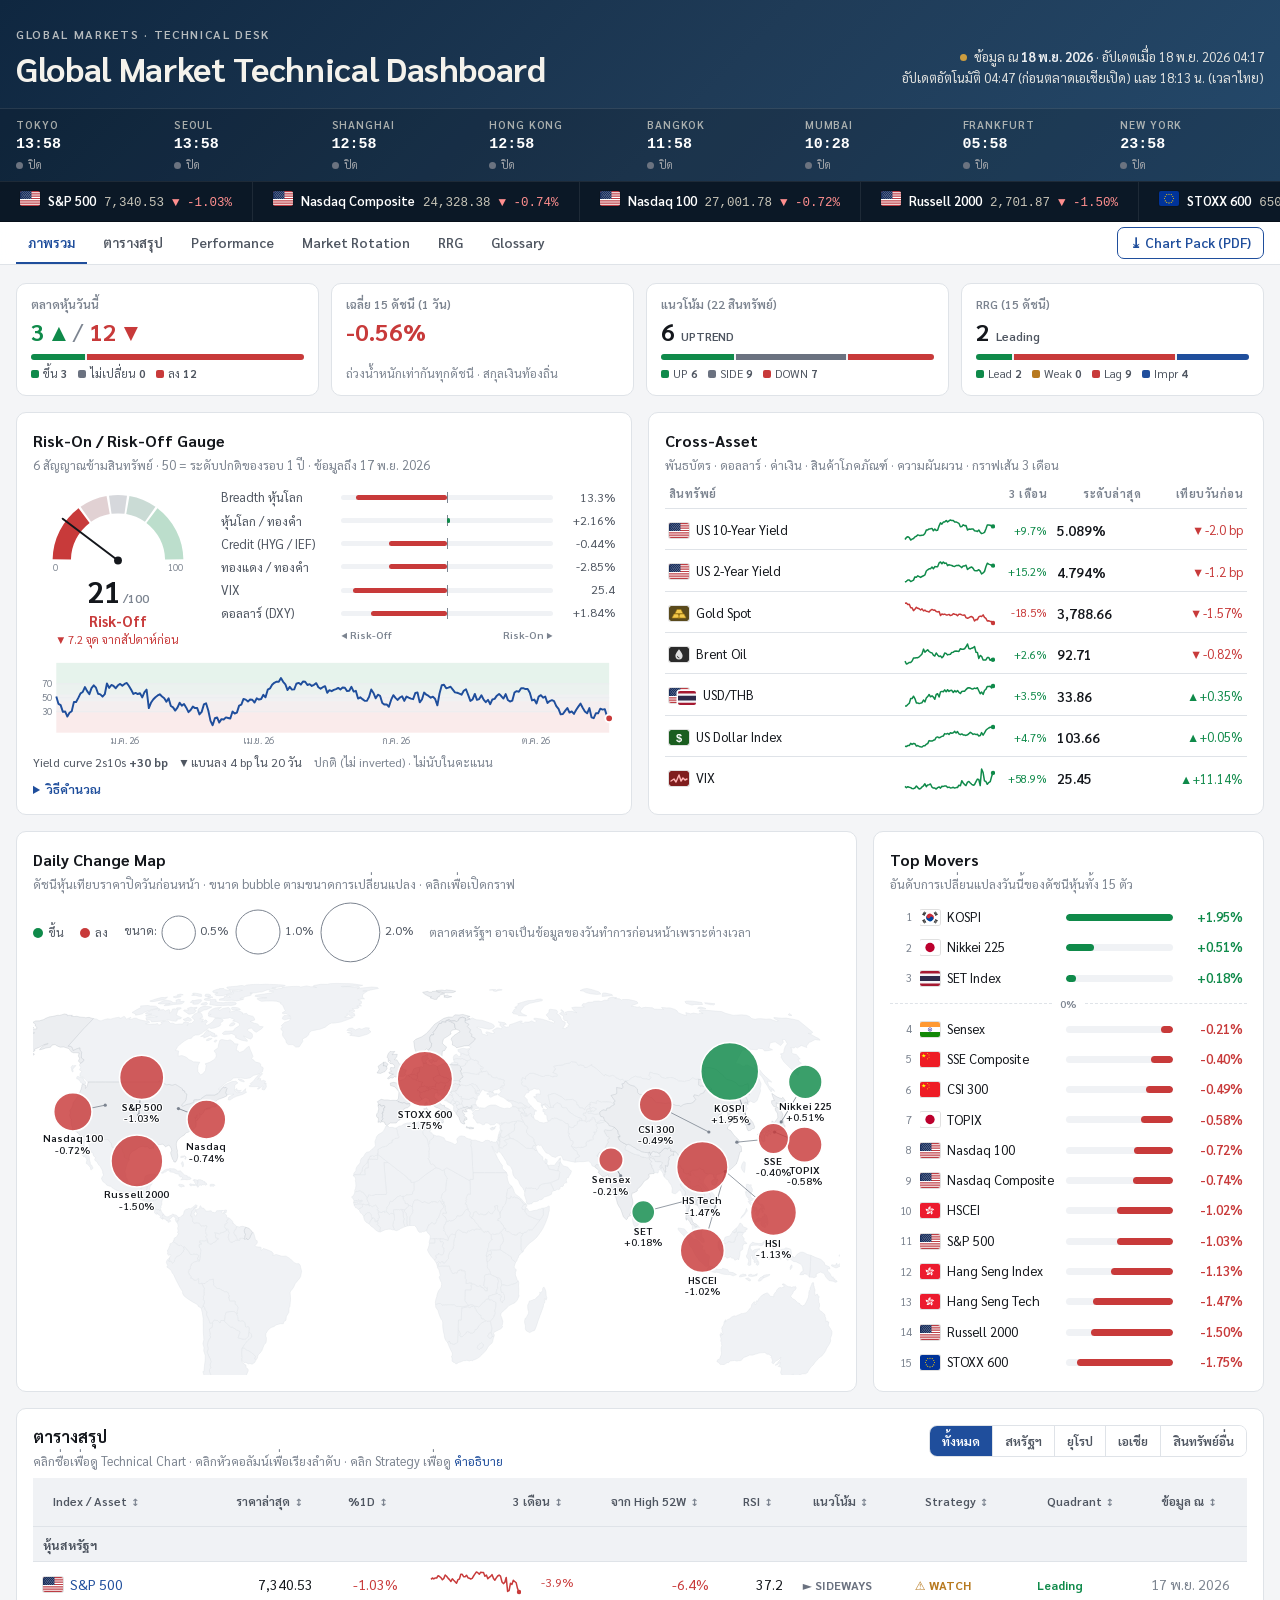
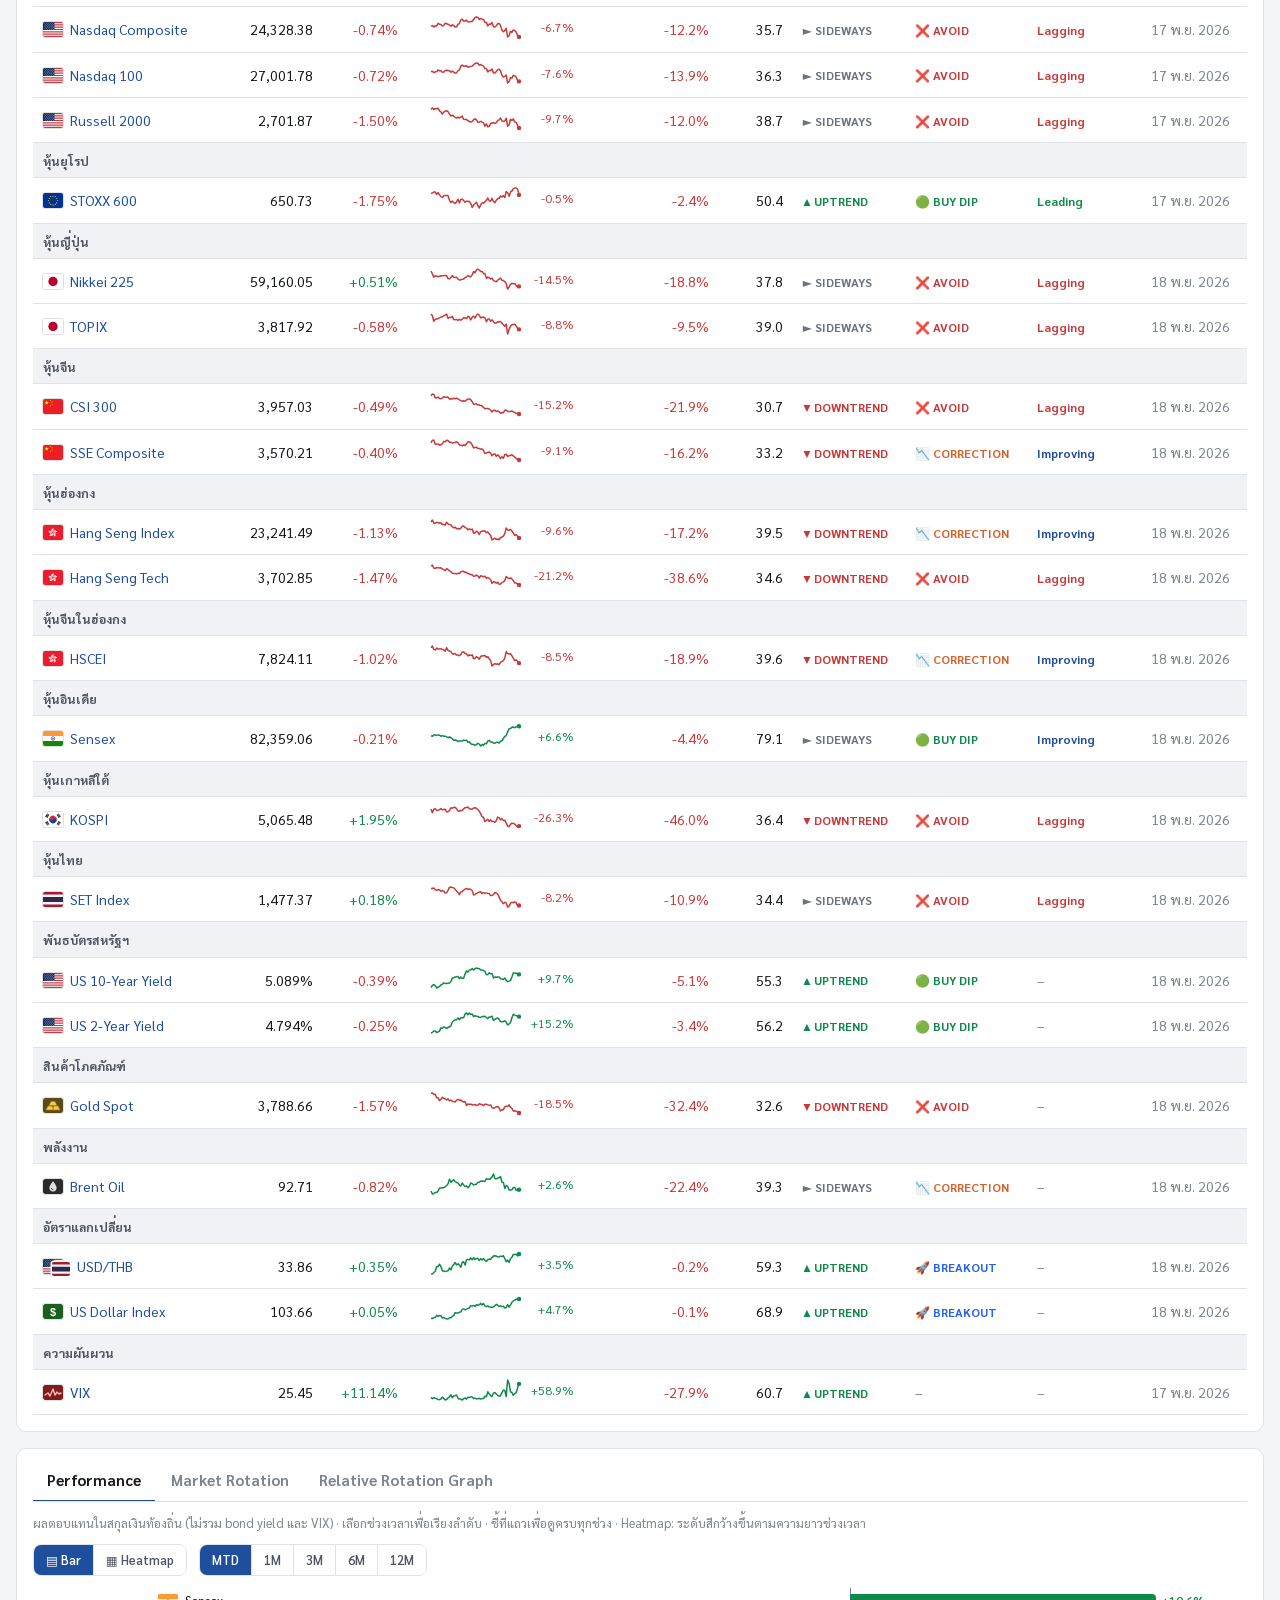
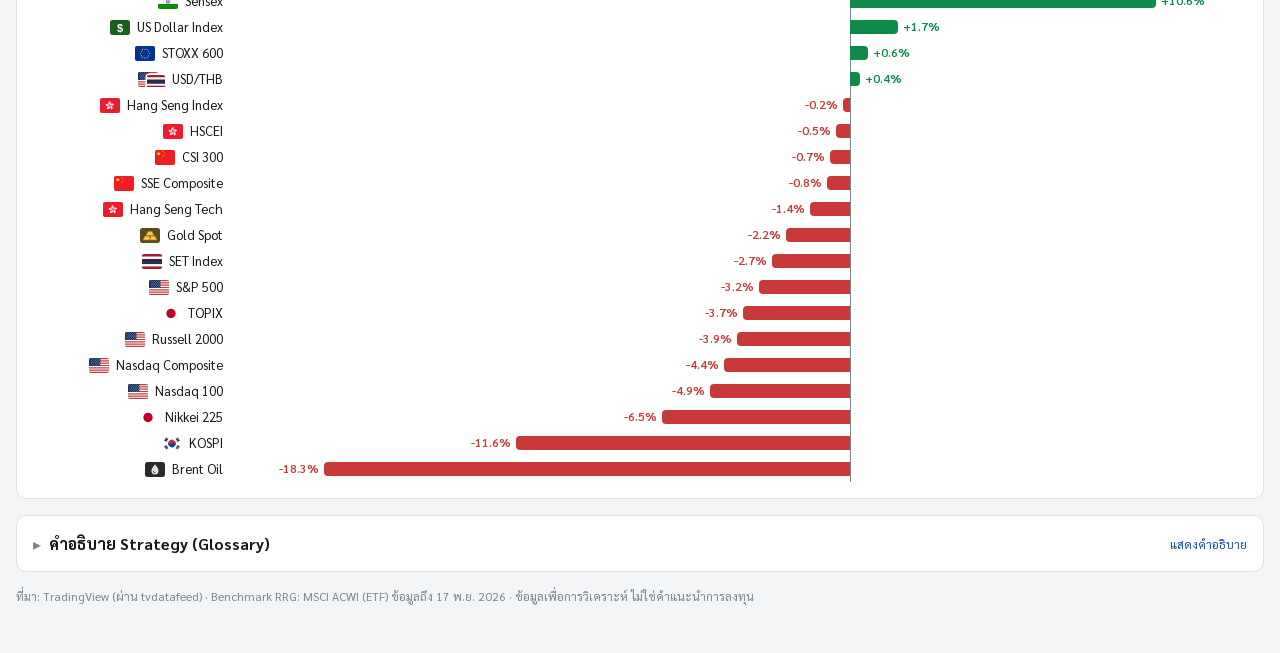
==== commit 1ccb901a: "Performance: one full-width view with period picker and Bar/Heatmap toggle Co-Authored-By: Claude Op" ====
--- a/site/chart.html
+++ b/site/chart.html
@@ -6,7 +6,7 @@
 <title>Technical Chart</title>
 <link rel="preconnect" href="https://fonts.googleapis.com">
 <link rel="stylesheet" href="https://fonts.googleapis.com/css2?family=Sarabun:wght@400;500;600;700&display=swap">
-<link rel="stylesheet" href="assets/style.css?v=20261118a">
+<link rel="stylesheet" href="assets/style.css?v=20261118e">
 </head>
 <body>
 <div class="wrap">
@@ -62,9 +62,9 @@
   <footer class="foot" id="foot"></footer>
 </div>
 <script src="assets/vendor/lightweight-charts.standalone.production.js"></script>
-<script src="assets/common.js?v=20261118a"></script>
-<script src="assets/analysis.js?v=20261118a"></script>
-<script src="assets/techchart.js?v=20261118a"></script>
-<script src="assets/chart.js?v=20261118a"></script>
+<script src="assets/common.js?v=20261118e"></script>
+<script src="assets/analysis.js?v=20261118e"></script>
+<script src="assets/techchart.js?v=20261118e"></script>
+<script src="assets/chart.js?v=20261118e"></script>
 </body>
 </html>
--- a/site/assets/style.css
+++ b/site/assets/style.css
@@ -367,28 +367,56 @@
 }
 
 /* ---------- performance ---------- */
-.perf-grid { display: grid; grid-template-columns: repeat(5, minmax(200px, 1fr)); gap: 20px; }
-.perf-panel h3 { font-size: 13px; margin: 0 0 8px; text-align: center; color: var(--text-2); }
-.perf-row { display: grid; grid-template-columns: 92px 1fr; align-items: center; height: 20px; gap: 6px; }
-.perf-row .lbl { font-size: 11.5px; color: var(--text-2); text-align: right; white-space: nowrap; overflow: hidden; text-overflow: ellipsis; }
-.perf-track { position: relative; height: 100%; }
-.perf-track .zero { position: absolute; top: 0; bottom: 0; width: 1px; background: var(--text-3); }
-.perf-bar { position: absolute; top: 4px; height: 12px; }
-.perf-bar.pos { border-radius: 0 4px 4px 0; }
-.perf-bar.neg { border-radius: 4px 0 0 4px; }
-.perf-val { position: absolute; top: 2px; font-size: 10.5px; font-weight: 600; color: var(--text); white-space: nowrap; }
+.perf-ctl { display: flex; flex-wrap: wrap; gap: 8px 12px; margin: 0 0 12px; }
+.pbar { display: flex; flex-direction: column; }
+.pb-row { display: grid; grid-template-columns: 190px minmax(0, 1fr); align-items: center; height: 26px; gap: 10px; }
+.pb-row:hover { background: var(--surface-2); border-radius: 4px; }
+.pb-lbl { display: flex; align-items: center; justify-content: flex-end; font-size: 13px; color: var(--text); min-width: 0; }
+.pb-lbl span { white-space: nowrap; overflow: hidden; text-overflow: ellipsis; }
+.pb-track { position: relative; height: 100%; }
+.pb-track .zero { position: absolute; top: 0; bottom: 0; width: 1px; background: var(--text-3); }
+.pb-bar { position: absolute; top: 6px; height: 14px; }
+.pb-bar.pos { background: var(--up); border-radius: 0 4px 4px 0; }
+.pb-bar.neg { background: var(--down); border-radius: 4px 0 0 4px; }
+.pb-val { position: absolute; top: 4px; font-size: 12px; font-weight: 600; white-space: nowrap; font-variant-numeric: tabular-nums; }
+table.pheat { width: 100%; min-width: 560px; border-collapse: separate; border-spacing: 2px; font-size: 13px; }
+table.pheat th { font-size: 12px; font-weight: 600; color: var(--text-2); text-align: left; padding: 4px 8px; }
+table.pheat th.num { text-align: center; }
+table.pheat th button { all: unset; cursor: pointer; padding: 2px 6px; border-radius: 4px; }
+table.pheat th button:hover { background: var(--surface-2); color: var(--text); }
+table.pheat th.on button { color: var(--accent); font-weight: 700; }
+table.pheat td { padding: 5px 8px; white-space: nowrap; }
+table.pheat td.num { text-align: center; font-variant-numeric: tabular-nums; width: 13%; border-radius: 3px; }
+table.pheat td.hm.on { font-weight: 700; }
+table.pheat tbody tr:hover td:first-child { background: var(--surface-2); border-radius: 3px; }
 
 /* ---------- rotation ---------- */
 .rot { display: grid; gap: 2px; min-width: 640px; }
 .rot .mh { text-align: center; font-weight: 700; font-size: 12.5px; padding: 2px 0 6px; line-height: 1.2; }
 .rot .mh small { display: block; font-weight: 500; color: var(--text-3); }
 .rot .cell {
-  color: #fff; border-radius: 3px; padding: 4px 4px; text-align: center; min-height: 40px;
+  color: var(--text); border-radius: 3px; padding: 4px 4px; text-align: center; min-height: 40px;
   display: flex; flex-direction: column; justify-content: center; cursor: default;
   transition: opacity .12s;
 }
-.rot .cell b { font-size: 11.5px; line-height: 1.15; }
-.rot .cell span { font-size: 11px; opacity: .92; }
+.rot .cell b { font-size: 11.5px; line-height: 1.15; font-weight: 600; display: inline-flex; align-items: center; justify-content: center; }
+.rot .cell b .aicon { margin-right: 4px; }
+.rot .cell b .aicon img, .rot .cell b .aicon svg { width: 14px; height: auto; }
+.rot .cell span { font-size: 11px; font-variant-numeric: tabular-nums; }
+/* diverging steps: mixed from the up/down tokens, so dark mode follows automatically */
+.rot .z, .rot-legend .z, .pheat .hm.z { background: var(--surface-2); }
+.rot .p1, .rot-legend .p1, .pheat .hm.p1 { background: color-mix(in oklab, var(--up) 16%, var(--surface)); }
+.rot .p2, .rot-legend .p2, .pheat .hm.p2 { background: color-mix(in oklab, var(--up) 34%, var(--surface)); }
+.rot .p3, .rot-legend .p3, .pheat .hm.p3 { background: color-mix(in oklab, var(--up) 58%, var(--surface)); }
+.rot .p4, .rot-legend .p4, .pheat .hm.p4 { background: color-mix(in oklab, var(--up) 85%, var(--surface)); }
+.rot .n1, .rot-legend .n1, .pheat .hm.n1 { background: color-mix(in oklab, var(--down) 16%, var(--surface)); }
+.rot .n2, .rot-legend .n2, .pheat .hm.n2 { background: color-mix(in oklab, var(--down) 34%, var(--surface)); }
+.rot .n3, .rot-legend .n3, .pheat .hm.n3 { background: color-mix(in oklab, var(--down) 58%, var(--surface)); }
+.rot .n4, .rot-legend .n4, .pheat .hm.n4 { background: color-mix(in oklab, var(--down) 85%, var(--surface)); }
+.rot .p4, .rot .n4, .pheat .hm.p4, .pheat .hm.n4 { color: #fff; }
+.rot-legend { display: flex; align-items: center; gap: 2px; margin: 0 0 10px; font-size: 11.5px; color: var(--text-2); flex-wrap: wrap; }
+.rot-legend .rk { width: 26px; height: 12px; border-radius: 2px; }
+.rot-legend .lb { margin: 0 6px; }
 .rot.focus .cell { opacity: .22; }
 .rot.focus .cell.on { opacity: 1; outline: 2px solid var(--text); outline-offset: -2px; }
 .rot-side { display: flex; justify-content: space-between; font-size: 11px; font-weight: 700; color: var(--text-3); margin-bottom: 2px; }
@@ -520,7 +548,6 @@
 #print-chart, .print-only { display: none; }
 
 @media (max-width: 1100px) {
-  .perf-grid { grid-template-columns: repeat(3, minmax(200px, 1fr)); }
 }
 @media (max-width: 900px) {
   .chart-layout, .rrg-layout { grid-template-columns: 1fr; }
@@ -530,7 +557,8 @@
   #tvchart { height: 480px; }
 }
 @media (max-width: 640px) {
-  .perf-grid { grid-template-columns: 1fr; }
+  .pb-row { grid-template-columns: 120px minmax(0, 1fr); }
+  .pb-lbl { font-size: 12px; }
   .wrap { padding: 0 16px 40px; }
   .mast-inner { padding: 18px 16px 14px; }
   .mast-meta { text-align: left; font-size: 12px; }
@@ -558,3 +586,13 @@
   .foot { margin-top: 3mm; font-size: 9px; }
   a { color: inherit; }
 }
+
+/* summary table: intraday marker in the date column */
+.intra { display: inline-block; margin-left: 4px; padding: 0 6px; border-radius: 9px; font-size: 11px; font-weight: 600;
+  color: var(--warn); border: 1px solid currentColor; white-space: nowrap; }
+@media screen and (prefers-color-scheme: dark) {
+  :root:not([data-theme="light"]) .rot .p4, :root:not([data-theme="light"]) .rot .n4,
+  :root:not([data-theme="light"]) .pheat .hm.p4, :root:not([data-theme="light"]) .pheat .hm.n4 { color: #0e1116; }
+}
+:root[data-theme="dark"] .rot .p4, :root[data-theme="dark"] .rot .n4,
+:root[data-theme="dark"] .pheat .hm.p4, :root[data-theme="dark"] .pheat .hm.n4 { color: #0e1116; }
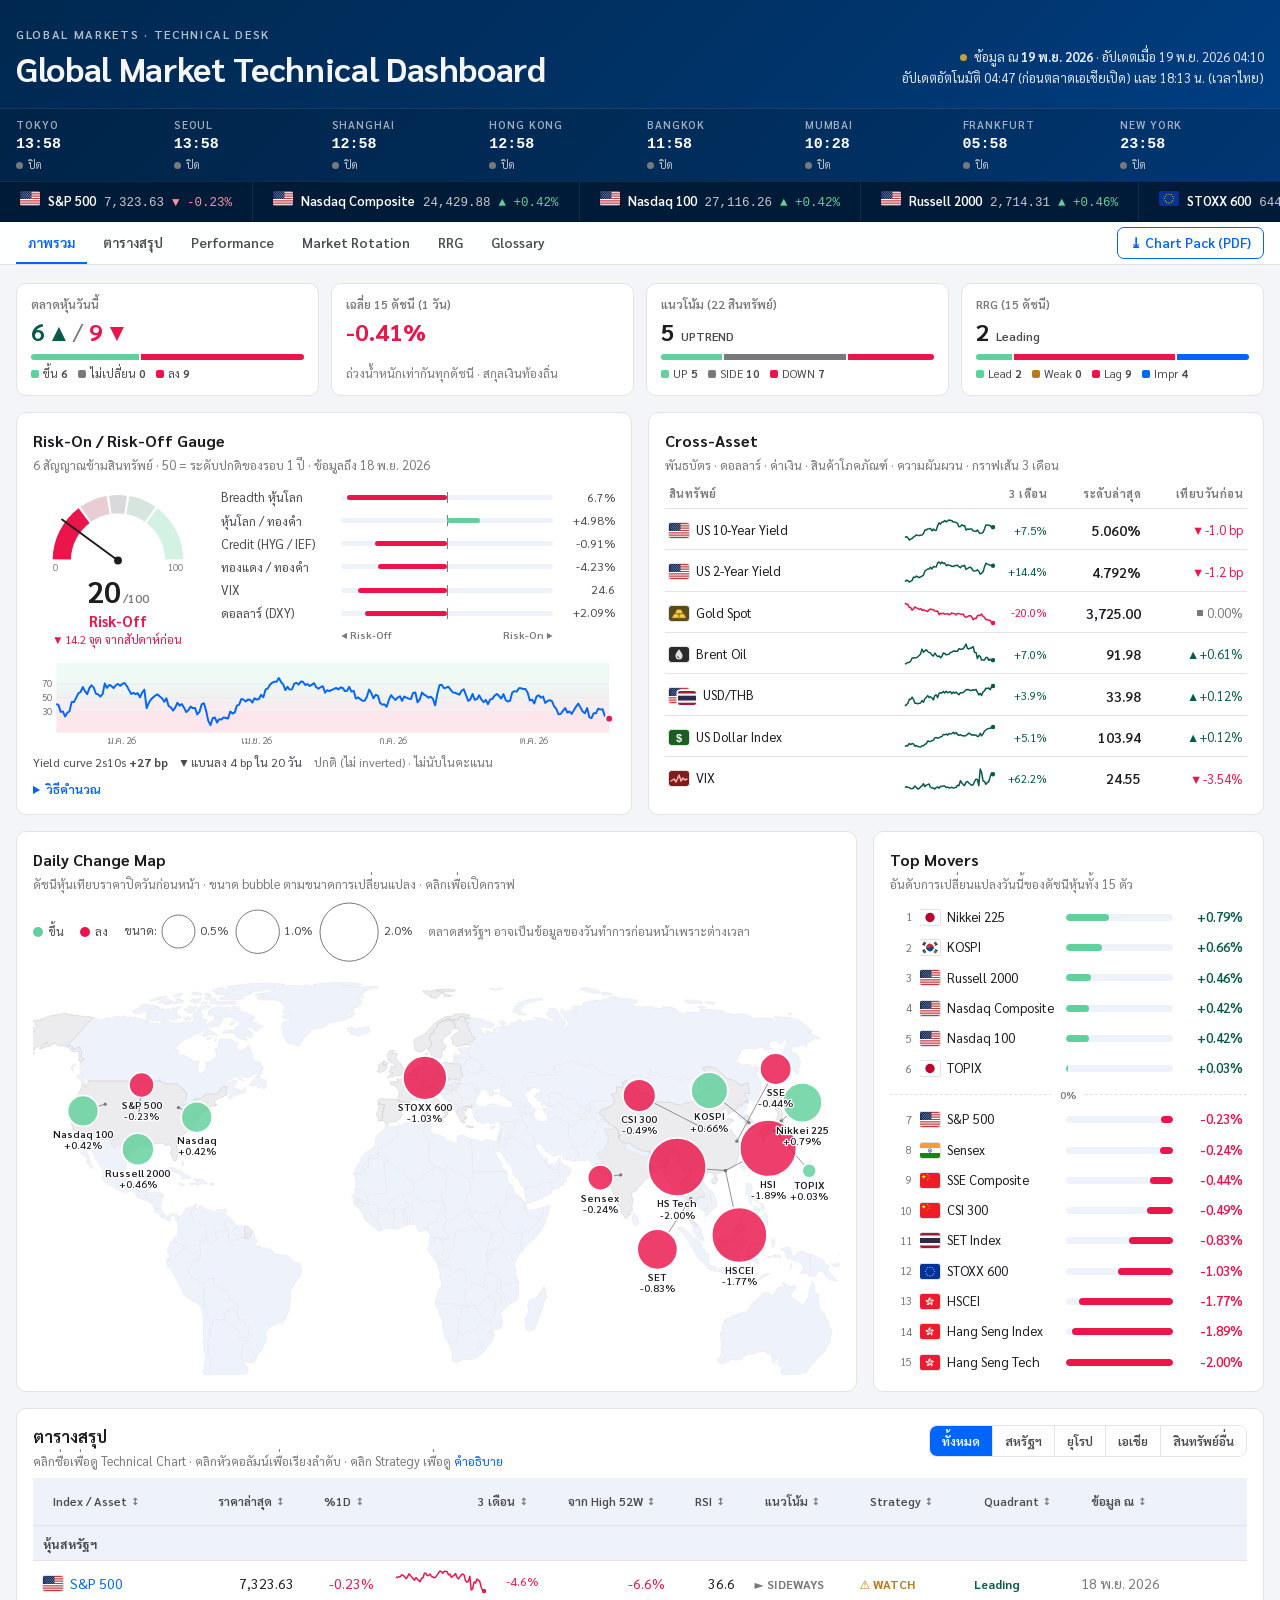
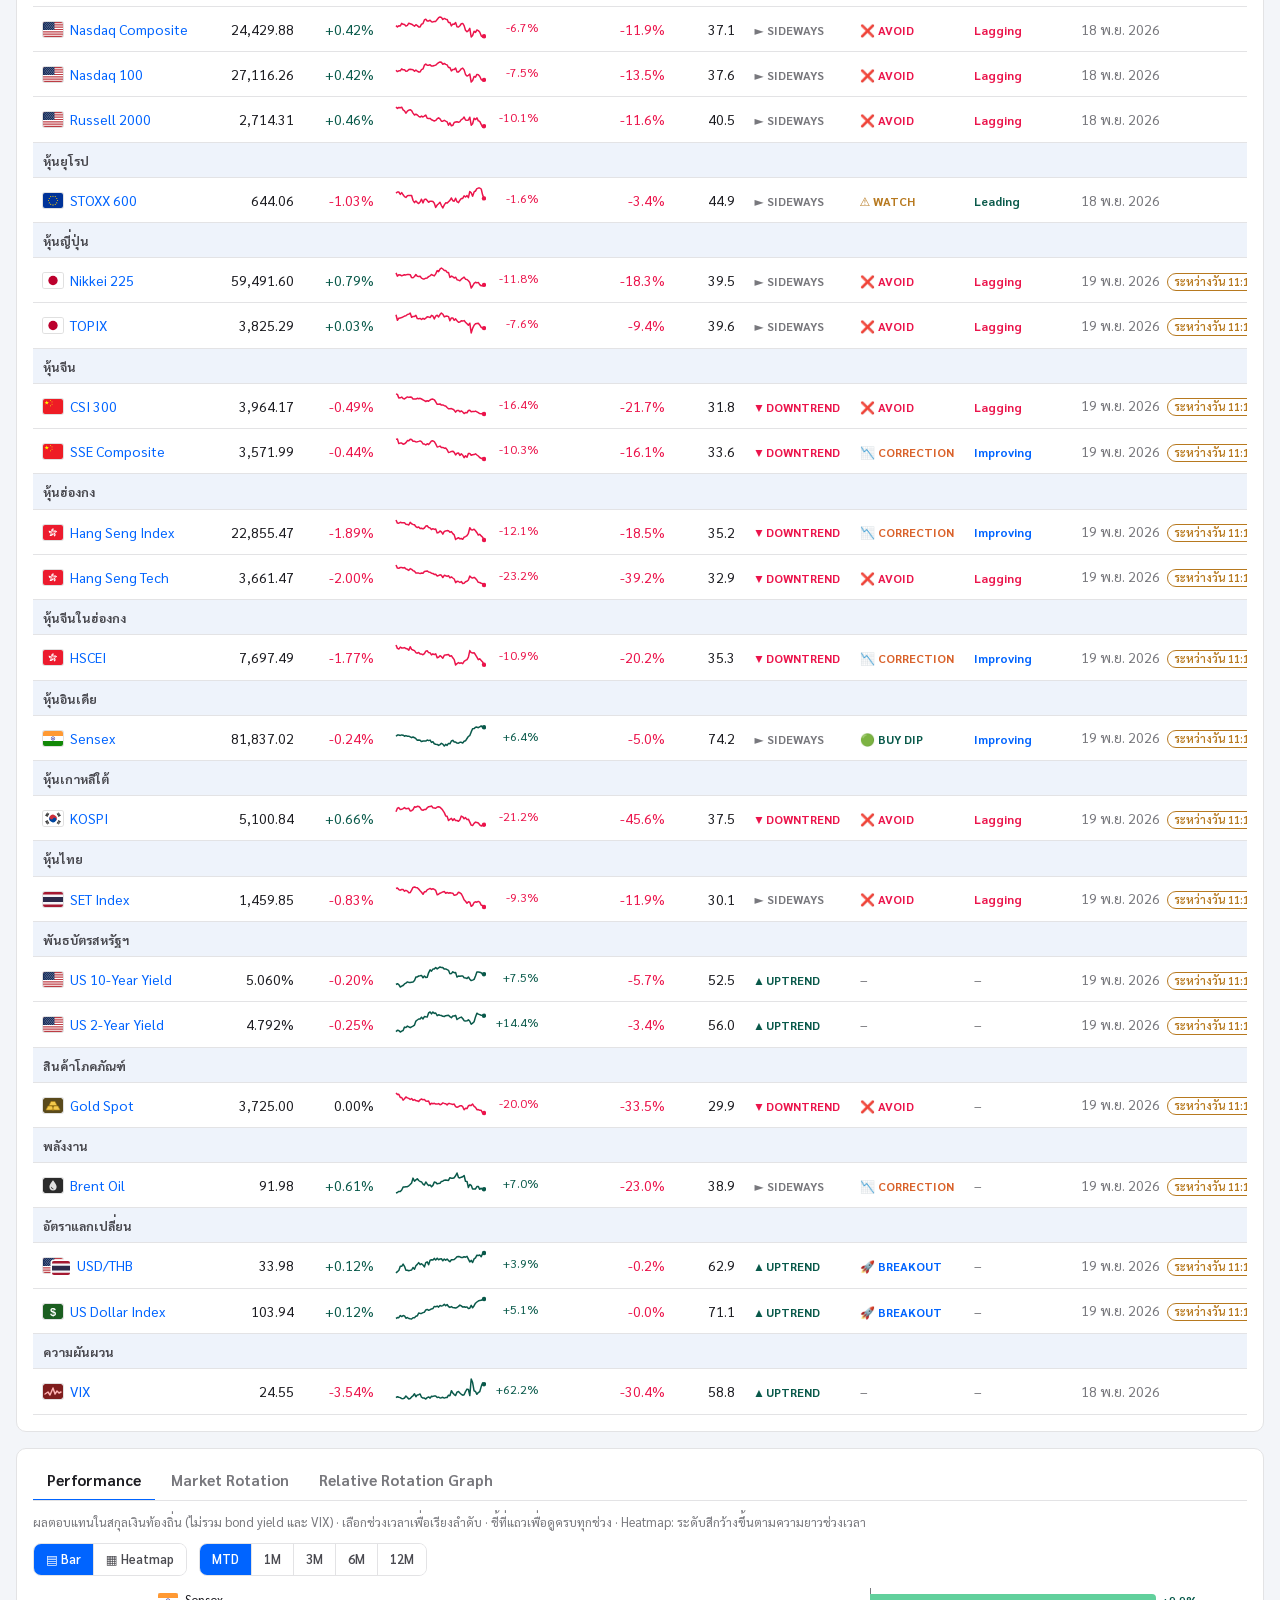
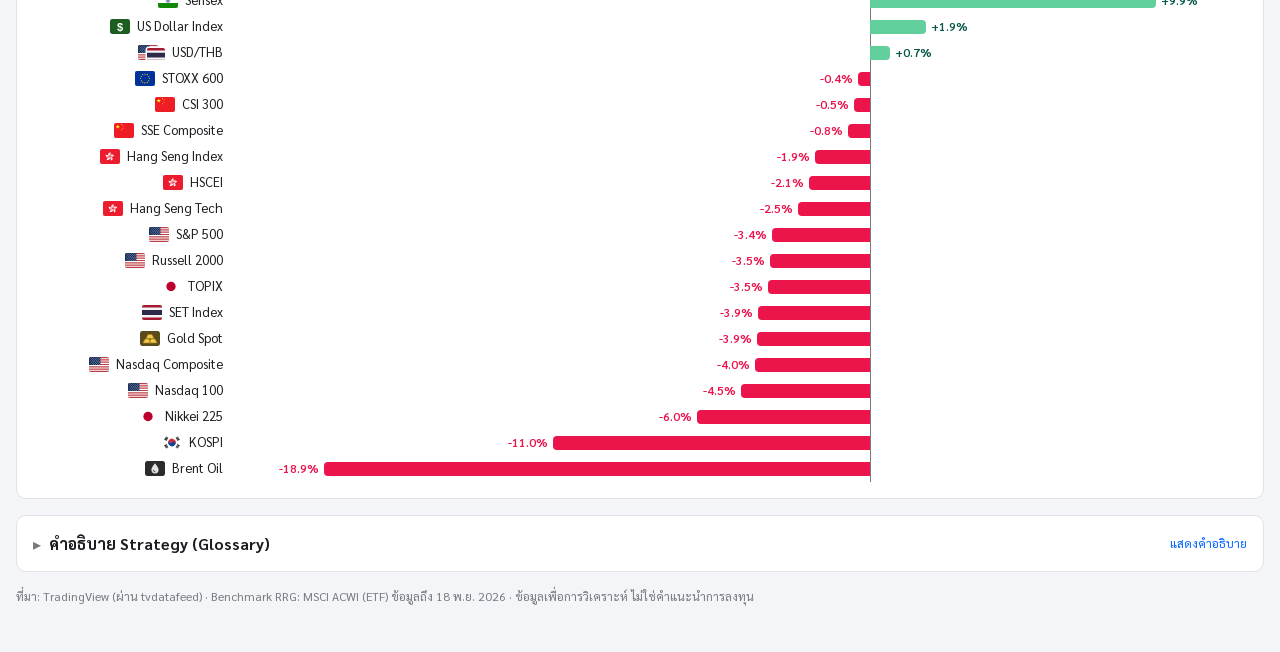
==== commit a0729983: "CI colours, installed corporate font, Chart Pack back button, Cross-Asset alignment - Palette from t" ====
--- a/site/chart.html
+++ b/site/chart.html
@@ -6,7 +6,7 @@
 <title>Technical Chart</title>
 <link rel="preconnect" href="https://fonts.googleapis.com">
 <link rel="stylesheet" href="https://fonts.googleapis.com/css2?family=Sarabun:wght@400;500;600;700&display=swap">
-<link rel="stylesheet" href="assets/style.css?v=20261118e">
+<link rel="stylesheet" href="assets/style.css?v=20261120c">
 </head>
 <body>
 <div class="wrap">
@@ -62,9 +62,9 @@
   <footer class="foot" id="foot"></footer>
 </div>
 <script src="assets/vendor/lightweight-charts.standalone.production.js"></script>
-<script src="assets/common.js?v=20261118e"></script>
-<script src="assets/analysis.js?v=20261118e"></script>
-<script src="assets/techchart.js?v=20261118e"></script>
-<script src="assets/chart.js?v=20261118e"></script>
+<script src="assets/common.js?v=20261120c"></script>
+<script src="assets/analysis.js?v=20261120c"></script>
+<script src="assets/techchart.js?v=20261120c"></script>
+<script src="assets/chart.js?v=20261120c"></script>
 </body>
 </html>
--- a/site/assets/style.css
+++ b/site/assets/style.css
@@ -1,70 +1,88 @@
+/* Corporate font: used only where it is installed on the viewer's machine (never shipped with
+   the site); everyone else gets Sarabun. "CI Sans" is a local alias for the installed faces. */
+@font-face { font-family: "CI Sans"; font-weight: 300; src: local("BBL Sans Office Light"), local("BBLSansOffice-Light"); }
+@font-face { font-family: "CI Sans"; font-weight: 400; src: local("BBL Sans Office Regular"), local("BBLSansOffice-Regular"), local("BBL Sans Office"); }
+@font-face { font-family: "CI Sans"; font-weight: 500; src: local("BBL Sans Office Medium"), local("BBLSansOffice-Medium"); }
+@font-face { font-family: "CI Sans"; font-weight: 600 700; src: local("BBL Sans Office Bold"), local("BBLSansOffice-Bold"); }
+
+/* CI palette: navy #002850 · blue #0064FF / #7DB0FF / #C9DEFF · greys #323238 #78787D #C8C8CD #E3E3E5
+   · green #09594A / #61D09C · red #7D0032 / #EB144B / #FFD7D2 · purple #9669D2 / #6C3EA8 */
 :root {
+  --font: "CI Sans", "Sarabun", "Noto Sans Thai", system-ui, -apple-system, "Segoe UI", sans-serif;
+  --navy: #002850;
+  --bg: #f3f5f9;
+  --surface: #ffffff;
+  --surface-2: #eef3fb;
+  --border: #e3e3e5;
+  --text: #1c1c21;
+  --text-2: #4a4a50;
+  --text-3: #78787d;
+  --accent: #0064ff;
+  --up: #09594a;          /* text & thin lines (readable on white) */
+  --down: #eb144b;
+  --up-fill: #61d09c;     /* bars, candles, bubbles, heat cells */
+  --down-fill: #eb144b;
+  --neutral: #78787d;
+  --warn: #b7791f;
+  --grid: #ececef;
+  --q-leading: rgba(9, 89, 74, .08);
+  --q-weakening: rgba(183, 121, 31, .09);
+  --q-lagging: rgba(235, 20, 75, .07);
+  --q-improving: rgba(0, 100, 255, .07);
+  --candle-up: #61d09c;
+  --candle-down: #eb144b;
+  --ema50: #0064ff;
+  --ema200: #6c3ea8;
+  --rsi: #002850;
+  --support: #09594a;
+  --resist: #eb144b;
+  --div-bull: #09594a;
+  --div-bear: #eb144b;
   color-scheme: light;
-  --bg: #f4f5f7;
-  --surface: #ffffff;
-  --surface-2: #f0f2f5;
-  --border: #dfe3e8;
-  --text: #14171c;
-  --text-2: #4f5661;
-  --text-3: #7c8490;
-  --accent: #1f4e9c;
-  --up: #0f8a4a;
-  --down: #c83a3a;
-  --neutral: #6b7280;
-  --warn: #b7791f;
-  --grid: #eceef1;
-  --q-leading: rgba(15, 138, 74, .08);
-  --q-weakening: rgba(183, 121, 31, .09);
-  --q-lagging: rgba(200, 58, 58, .08);
-  --q-improving: rgba(31, 78, 156, .08);
-  --candle-up: #26a69a;
-  --candle-down: #ef5350;
-  --ema50: #2962ff;
-  --ema200: #c2185b;
-  --rsi: #5b6bd6;
-  --support: #0f8a4a;
-  --resist: #c83a3a;
-  --div-bull: #0f8a4a;
-  --div-bear: #c83a3a;
 }
 @media screen and (prefers-color-scheme: dark) {
   :root:not([data-theme="light"]) {
+    --bg: #0a1322;
+    --surface: #111d30;
+    --surface-2: #19273d;
+    --border: #26364f;
+    --text: #e3e3e5;
+    --text-2: #c8c8cd;
+    --text-3: #8e8e95;
+    --accent: #7db0ff;
+    --up: #61d09c;
+    --down: #ff5c80;
+    --up-fill: #61d09c;
+    --down-fill: #ff5c80;
+    --neutral: #a0a0a6;
+    --warn: #e3a948;
+    --grid: #1d2b42;
+    --q-leading: rgba(97, 208, 156, .10);
+    --q-weakening: rgba(227, 169, 72, .10);
+    --q-lagging: rgba(255, 92, 128, .10);
+    --q-improving: rgba(125, 176, 255, .10);
+    --candle-up: #61d09c;
+    --candle-down: #ff5c80;
+    --ema50: #7db0ff;
+    --ema200: #b08ae6;
+    --rsi: #c9deff;
+    --support: #61d09c;
+    --resist: #ff5c80;
+    --div-bull: #61d09c;
+    --div-bear: #ff5c80;
     color-scheme: dark;
-    --bg: #111317;
-    --surface: #1a1d22;
-    --surface-2: #22262c;
-    --border: #2e333a;
-    --text: #eceef1;
-    --text-2: #b4bac3;
-    --text-3: #868d97;
-    --accent: #6fa0f0;
-    --up: #36c27a;
-    --down: #ef6b6b;
-    --neutral: #9aa1ab;
-    --warn: #e3a948;
-    --grid: #262a31;
-    --q-leading: rgba(54, 194, 122, .10);
-    --q-weakening: rgba(227, 169, 72, .10);
-    --q-lagging: rgba(239, 107, 107, .10);
-    --q-improving: rgba(111, 160, 240, .10);
-    --ema50: #5b8cff;
-    --ema200: #f06292;
-    --rsi: #8f9cf0;
-    --support: #36c27a;
-    --resist: #ef6b6b;
-    --div-bull: #36c27a;
-    --div-bear: #ef6b6b;
   }
 }
 :root[data-theme="dark"] {
+  --bg: #0a1322; --surface: #111d30; --surface-2: #19273d; --border: #26364f;
+  --text: #e3e3e5; --text-2: #c8c8cd; --text-3: #8e8e95; --accent: #7db0ff;
+  --up: #61d09c; --down: #ff5c80; --up-fill: #61d09c; --down-fill: #ff5c80; --neutral: #a0a0a6; --warn: #e3a948; --grid: #1d2b42;
+  --q-leading: rgba(97,208,156,.10); --q-weakening: rgba(227,169,72,.10);
+  --q-lagging: rgba(255,92,128,.10); --q-improving: rgba(125,176,255,.10);
+  --candle-up: #61d09c; --candle-down: #ff5c80;
+  --ema50: #7db0ff; --ema200: #b08ae6; --rsi: #c9deff;
+  --support: #61d09c; --resist: #ff5c80; --div-bull: #61d09c; --div-bear: #ff5c80;
   color-scheme: dark;
-  --bg: #111317; --surface: #1a1d22; --surface-2: #22262c; --border: #2e333a;
-  --text: #eceef1; --text-2: #b4bac3; --text-3: #868d97; --accent: #6fa0f0;
-  --up: #36c27a; --down: #ef6b6b; --neutral: #9aa1ab; --warn: #e3a948; --grid: #262a31;
-  --q-leading: rgba(54,194,122,.10); --q-weakening: rgba(227,169,72,.10);
-  --q-lagging: rgba(239,107,107,.10); --q-improving: rgba(111,160,240,.10);
-  --ema50: #5b8cff; --ema200: #f06292; --rsi: #8f9cf0;
-  --support: #36c27a; --resist: #ef6b6b; --div-bull: #36c27a; --div-bear: #ef6b6b;
 }
 
 * { box-sizing: border-box; }
@@ -72,7 +90,7 @@
 body {
   background: var(--bg);
   color: var(--text);
-  font-family: "Sarabun", "Noto Sans Thai", system-ui, -apple-system, "Segoe UI", sans-serif;
+  font-family: var(--font);
   font-size: 14px;
   line-height: 1.45;
 }
@@ -81,7 +99,7 @@
 
 .wrap { max-width: 1320px; margin: 0 auto; padding: 0 16px 48px; }
 /* ---------- masthead + ticker ribbon (fixed colors, same in light/dark) ---------- */
-.masthead { background: linear-gradient(135deg, #0f2740 0%, #1f3b57 55%, #24496b 100%); color: #f4f2ec; }
+.masthead { background: linear-gradient(135deg, #002850 0%, #00346a 60%, #003f85 100%); color: #f4f6fa; }
 .mast-inner {
   max-width: 1320px; margin: 0 auto; padding: 26px 16px 20px;
   display: flex; flex-wrap: wrap; gap: 12px 32px; align-items: flex-end; justify-content: space-between;
@@ -98,22 +116,22 @@
 }
 @keyframes pulse { 0% { box-shadow: 0 0 0 0 rgba(224,168,60,.55); } 70%,100% { box-shadow: 0 0 0 7px rgba(224,168,60,0); } }
 
-.ticker-shell { background: #0b1826; border-top: 1px solid rgba(255,255,255,.08); border-bottom: 1px solid rgba(0,0,0,.3); overflow: hidden; margin-bottom: 20px; }
+.ticker-shell { background: #001b38; border-top: 1px solid rgba(255,255,255,.08); border-bottom: 1px solid rgba(0,0,0,.3); overflow: hidden; margin-bottom: 20px; }
 .ticker-track { display: flex; width: max-content; animation: ticker-scroll 70s linear infinite; }
 .ticker-shell:hover .ticker-track { animation-play-state: paused; }
 .ticker-track .dup { display: contents; }
 @keyframes ticker-scroll { from { transform: translateX(0); } to { transform: translateX(-50%); } }
 .ticker-item {
   display: flex; align-items: baseline; gap: 8px; padding: 9px 20px; font-size: 13px; white-space: nowrap;
-  color: #e7e4d8; border-right: 1px solid rgba(255,255,255,.08); text-decoration: none;
+  color: #e3e3e5; border-right: 1px solid rgba(255,255,255,.08); text-decoration: none;
 }
 a.ticker-item:hover { background: rgba(255,255,255,.06); text-decoration: none; }
 .ticker-item b { font-weight: 600; color: #fff; }
 .ticker-item .lvl, .ticker-item .chg { font-variant-numeric: tabular-nums; font-family: ui-monospace, "Cascadia Mono", Consolas, monospace; font-size: 12.5px; }
-.ticker-item .lvl { color: #c9c6b9; }
-.ticker-up { color: #5fd15f; }
-.ticker-down { color: #ff8f8f; }
-.ticker-flat { color: #b4b2a8; }
+.ticker-item .lvl { color: #c8c8cd; }
+.ticker-up { color: #61d09c; }
+.ticker-down { color: #ff8fa6; }
+.ticker-flat { color: #c8c8cd; }
 @media (prefers-reduced-motion: reduce) {
   .ticker-track { animation: none; }
   .ticker-shell { overflow-x: auto; }
@@ -137,8 +155,8 @@
 .worldmap .bub { cursor: pointer; }
 .worldmap .bub circle { stroke: var(--surface); stroke-width: 2; fill-opacity: .82; }
 .worldmap .bub:hover circle { fill-opacity: 1; }
-.worldmap .bub.up circle { fill: var(--up); }
-.worldmap .bub.down circle { fill: var(--down); }
+.worldmap .bub.up circle { fill: var(--up-fill); }
+.worldmap .bub.down circle { fill: var(--down-fill); }
 .worldmap .bub.flat circle { fill: var(--neutral); }
 .worldmap .bub text {
   font-size: 13px; font-weight: 600; fill: var(--text); text-anchor: middle;
@@ -156,16 +174,16 @@
   max-width: 1320px; margin: 0 auto; padding: 8px 16px;
   display: grid; grid-template-columns: repeat(8, minmax(0, 1fr)); gap: 6px 14px;
 }
-.clk { display: flex; flex-direction: column; gap: 1px; min-width: 0; color: #e7e4d8; }
+.clk { display: flex; flex-direction: column; gap: 1px; min-width: 0; color: #e3e3e5; }
 .clk .city { font-size: 11px; letter-spacing: .08em; text-transform: uppercase; opacity: .7; font-weight: 600; white-space: nowrap; overflow: hidden; text-overflow: ellipsis; }
 .clk .time { font-family: ui-monospace, "Cascadia Mono", Consolas, monospace; font-size: 15px; font-weight: 600; color: #fff; font-variant-numeric: tabular-nums; }
 .clk .st { font-size: 11px; display: inline-flex; align-items: center; gap: 5px; }
-.clk .st i { width: 7px; height: 7px; border-radius: 50%; background: #6b7380; display: inline-block; }
-.clk.open .st { color: #7fe07f; }
-.clk.open .st i { background: #4cd964; box-shadow: 0 0 0 3px rgba(76,217,100,.18); }
+.clk .st i { width: 7px; height: 7px; border-radius: 50%; background: #78787d; display: inline-block; }
+.clk.open .st { color: #61d09c; }
+.clk.open .st i { background: #61d09c; box-shadow: 0 0 0 3px rgba(97,208,156,.20); }
 .clk.lunch .st { color: #f0c36a; }
 .clk.lunch .st i { background: #e0a83c; }
-.clk.closed .st { color: #a7a9ad; }
+.clk.closed .st { color: #c8c8cd; }
 
 /* ---------- sticky section nav ---------- */
 .secnav {
@@ -217,7 +235,7 @@
 .aicon.pair .flag:first-child { left: 0; }
 .aicon.pair .flag:last-child { left: 9px; top: 3px; width: 18px; height: 13.5px; box-shadow: 0 0 0 1.5px var(--surface); }
 .ticker-item .aicon { margin-right: 0; vertical-align: -3px; }
-.ticker-item .aicon.pair .flag:last-child { box-shadow: 0 0 0 1.5px #0b1826; }
+.ticker-item .aicon.pair .flag:last-child { box-shadow: 0 0 0 1.5px #001b38; }
 .chart-head h1 .aicon { vertical-align: 0; margin-right: 10px; }
 .chart-head h1 .aicon .flag, .chart-head h1 .aicon svg { width: 28px; height: 21px; }
 .mv .nm, .xasset .n { display: inline-flex; align-items: center; min-width: 0; }
@@ -245,8 +263,8 @@
 .rc-bar { position: relative; height: 5px; background: var(--surface-2); border-radius: 3px; }
 .rc-bar .mid { position: absolute; left: 50%; top: -3px; bottom: -3px; width: 1px; background: var(--text-3); }
 .rc-bar b { position: absolute; top: 0; bottom: 0; border-radius: 3px; }
-.rc-bar b.on { background: var(--up); }
-.rc-bar b.off { background: var(--down); }
+.rc-bar b.on { background: var(--up-fill); }
+.rc-bar b.off { background: var(--down-fill); }
 .rc-axis { cursor: default; }
 .rc-axis .ax { display: flex; justify-content: space-between; font-size: 10.5px; color: var(--text-3); font-weight: 600; }
 .risk-hist { margin-top: 10px; }
@@ -269,7 +287,7 @@
 }
 @media (max-width: 640px) {
   .risk-grid { grid-template-columns: minmax(0, 1fr); }
-  .xasset-card .xasset a { grid-template-columns: minmax(0, 1fr) 76px 80px; }
+  .xasset-card .xasset a, .xasset-card .xh { grid-template-columns: minmax(0, 1fr) 76px 80px; }
   .xasset-card .spark, .xasset-card .xh .sp { display: none; }
 }
 
@@ -295,8 +313,8 @@
 .mv .nm { white-space: nowrap; overflow: hidden; text-overflow: ellipsis; }
 .mv .bar { height: 7px; background: var(--surface-2); border-radius: 4px; overflow: hidden; }
 .mv .bar i { display: block; height: 100%; border-radius: 4px; }
-.mv .bar i.pos { background: var(--up); }
-.mv .bar i.neg { background: var(--down); margin-left: auto; }
+.mv .bar i.pos { background: var(--up-fill); }
+.mv .bar i.neg { background: var(--down-fill); margin-left: auto; }
 .mv .pc { text-align: right; font-variant-numeric: tabular-nums; font-weight: 600; }
 .mv-zero { display: flex; align-items: center; gap: 8px; font-size: 10.5px; color: var(--text-3); font-weight: 600; }
 .mv-zero::before, .mv-zero::after { content: ""; flex: 1; border-top: 1px dashed var(--border); }
@@ -310,7 +328,7 @@
 .xasset a:last-child { border-bottom: 0; }
 .xasset a:hover { background: var(--surface-2); text-decoration: none; }
 .xasset .n { font-size: 13px; color: var(--text); flex-direction: row; }
-.xasset .l { font-size: 14px; font-weight: 600; font-variant-numeric: tabular-nums; }
+.xasset .l { font-size: 14px; font-weight: 600; font-variant-numeric: tabular-nums; text-align: right; }
 .xasset .c { font-size: 12.5px; text-align: right; font-variant-numeric: tabular-nums; }
 .xasset .c.up { color: var(--up); }
 .xasset .c.down { color: var(--down); }
@@ -376,8 +394,8 @@
 .pb-track { position: relative; height: 100%; }
 .pb-track .zero { position: absolute; top: 0; bottom: 0; width: 1px; background: var(--text-3); }
 .pb-bar { position: absolute; top: 6px; height: 14px; }
-.pb-bar.pos { background: var(--up); border-radius: 0 4px 4px 0; }
-.pb-bar.neg { background: var(--down); border-radius: 4px 0 0 4px; }
+.pb-bar.pos { background: var(--up-fill); border-radius: 0 4px 4px 0; }
+.pb-bar.neg { background: var(--down-fill); border-radius: 4px 0 0 4px; }
 .pb-val { position: absolute; top: 4px; font-size: 12px; font-weight: 600; white-space: nowrap; font-variant-numeric: tabular-nums; }
 table.pheat { width: 100%; min-width: 560px; border-collapse: separate; border-spacing: 2px; font-size: 13px; }
 table.pheat th { font-size: 12px; font-weight: 600; color: var(--text-2); text-align: left; padding: 4px 8px; }
@@ -405,15 +423,16 @@
 .rot .cell span { font-size: 11px; font-variant-numeric: tabular-nums; }
 /* diverging steps: mixed from the up/down tokens, so dark mode follows automatically */
 .rot .z, .rot-legend .z, .pheat .hm.z { background: var(--surface-2); }
-.rot .p1, .rot-legend .p1, .pheat .hm.p1 { background: color-mix(in oklab, var(--up) 16%, var(--surface)); }
-.rot .p2, .rot-legend .p2, .pheat .hm.p2 { background: color-mix(in oklab, var(--up) 34%, var(--surface)); }
-.rot .p3, .rot-legend .p3, .pheat .hm.p3 { background: color-mix(in oklab, var(--up) 58%, var(--surface)); }
-.rot .p4, .rot-legend .p4, .pheat .hm.p4 { background: color-mix(in oklab, var(--up) 85%, var(--surface)); }
-.rot .n1, .rot-legend .n1, .pheat .hm.n1 { background: color-mix(in oklab, var(--down) 16%, var(--surface)); }
-.rot .n2, .rot-legend .n2, .pheat .hm.n2 { background: color-mix(in oklab, var(--down) 34%, var(--surface)); }
-.rot .n3, .rot-legend .n3, .pheat .hm.n3 { background: color-mix(in oklab, var(--down) 58%, var(--surface)); }
-.rot .n4, .rot-legend .n4, .pheat .hm.n4 { background: color-mix(in oklab, var(--down) 85%, var(--surface)); }
-.rot .p4, .rot .n4, .pheat .hm.p4, .pheat .hm.n4 { color: #fff; }
+.rot .p1, .rot-legend .p1, .pheat .hm.p1 { background: color-mix(in oklab, var(--up-fill) 16%, var(--surface)); }
+.rot .p2, .rot-legend .p2, .pheat .hm.p2 { background: color-mix(in oklab, var(--up-fill) 34%, var(--surface)); }
+.rot .p3, .rot-legend .p3, .pheat .hm.p3 { background: color-mix(in oklab, var(--up-fill) 58%, var(--surface)); }
+.rot .p4, .rot-legend .p4, .pheat .hm.p4 { background: color-mix(in oklab, var(--up-fill) 85%, var(--surface)); }
+.rot .n1, .rot-legend .n1, .pheat .hm.n1 { background: color-mix(in oklab, var(--down-fill) 16%, var(--surface)); }
+.rot .n2, .rot-legend .n2, .pheat .hm.n2 { background: color-mix(in oklab, var(--down-fill) 34%, var(--surface)); }
+.rot .n3, .rot-legend .n3, .pheat .hm.n3 { background: color-mix(in oklab, var(--down-fill) 58%, var(--surface)); }
+.rot .n4, .rot-legend .n4, .pheat .hm.n4 { background: color-mix(in oklab, var(--down-fill) 85%, var(--surface)); }
+.rot .n4, .pheat .hm.n4 { color: #fff; }
+.rot .p4, .pheat .hm.p4 { color: #0a1322; }
 .rot-legend { display: flex; align-items: center; gap: 2px; margin: 0 0 10px; font-size: 11.5px; color: var(--text-2); flex-wrap: wrap; }
 .rot-legend .rk { width: 26px; height: 12px; border-radius: 2px; }
 .rot-legend .lb { margin: 0 6px; }
@@ -458,7 +477,7 @@
 .t-UPTREND { color: var(--up); }
 .t-DOWNTREND { color: var(--down); }
 .t-SIDEWAYS { color: var(--neutral); }
-.s-BREAKOUT { color: #2563eb; }
+.s-BREAKOUT { color: var(--accent); }
 .s-BUY-DIP { color: var(--up); }
 .s-WATCH { color: var(--warn); }
 .s-CORRECTION { color: #d9622b; }
@@ -592,7 +611,7 @@
   color: var(--warn); border: 1px solid currentColor; white-space: nowrap; }
 @media screen and (prefers-color-scheme: dark) {
   :root:not([data-theme="light"]) .rot .p4, :root:not([data-theme="light"]) .rot .n4,
-  :root:not([data-theme="light"]) .pheat .hm.p4, :root:not([data-theme="light"]) .pheat .hm.n4 { color: #0e1116; }
+  :root:not([data-theme="light"]) .pheat .hm.p4, :root:not([data-theme="light"]) .pheat .hm.n4 { color: #0a1322; }
 }
 :root[data-theme="dark"] .rot .p4, :root[data-theme="dark"] .rot .n4,
-:root[data-theme="dark"] .pheat .hm.p4, :root[data-theme="dark"] .pheat .hm.n4 { color: #0e1116; }
+:root[data-theme="dark"] .pheat .hm.p4, :root[data-theme="dark"] .pheat .hm.n4 { color: #0a1322; }
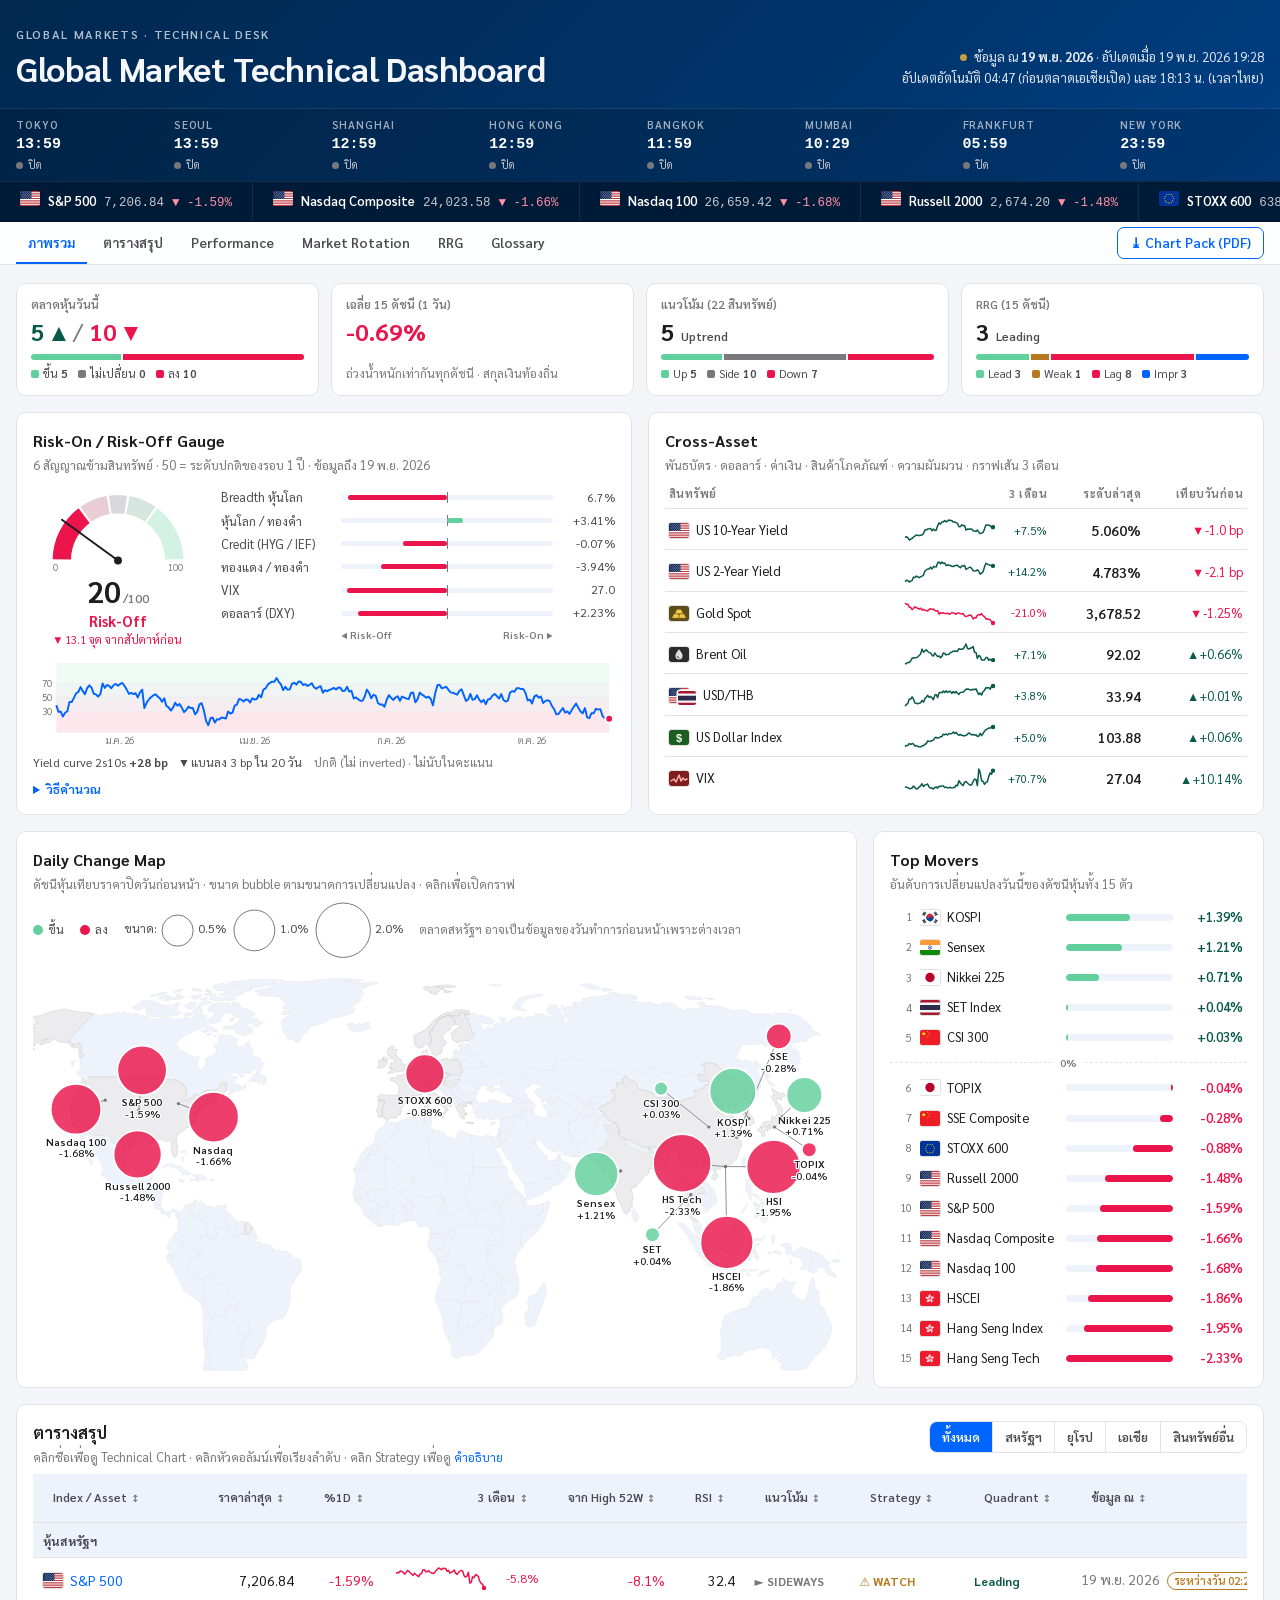
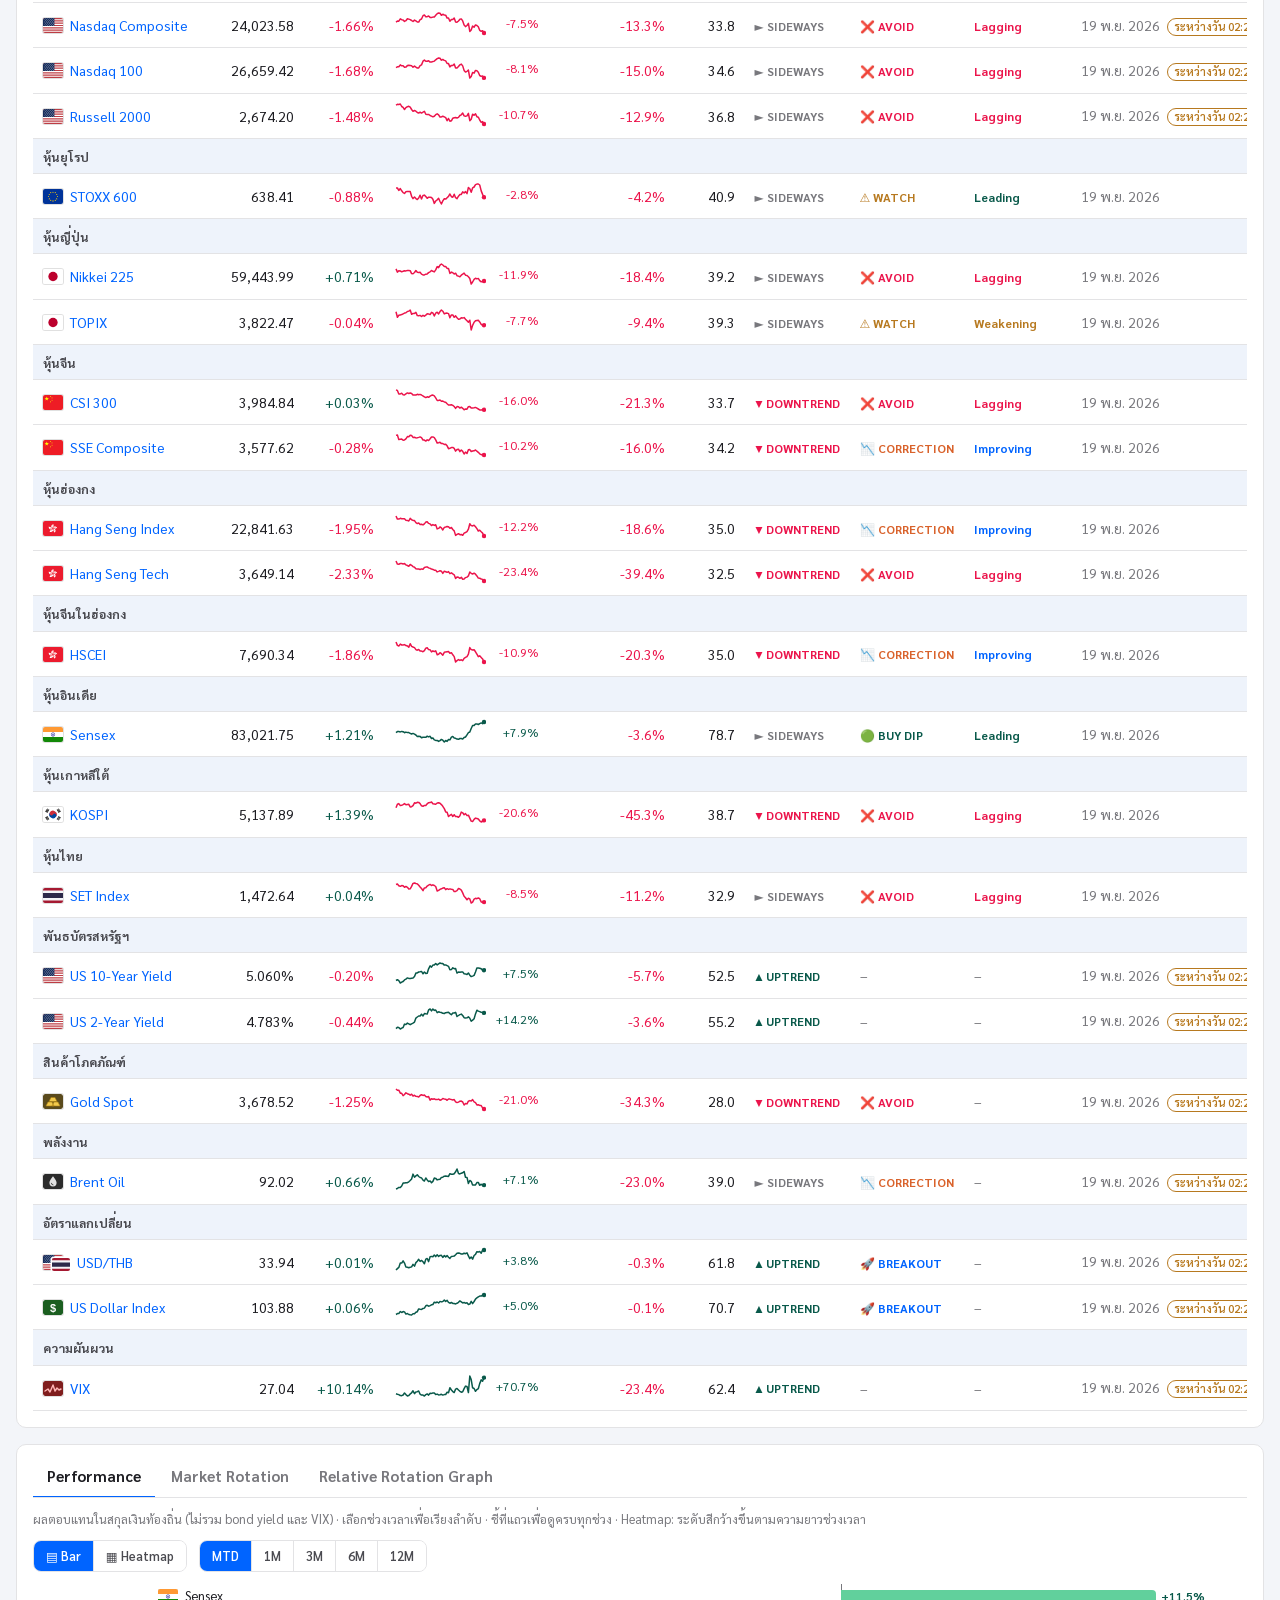
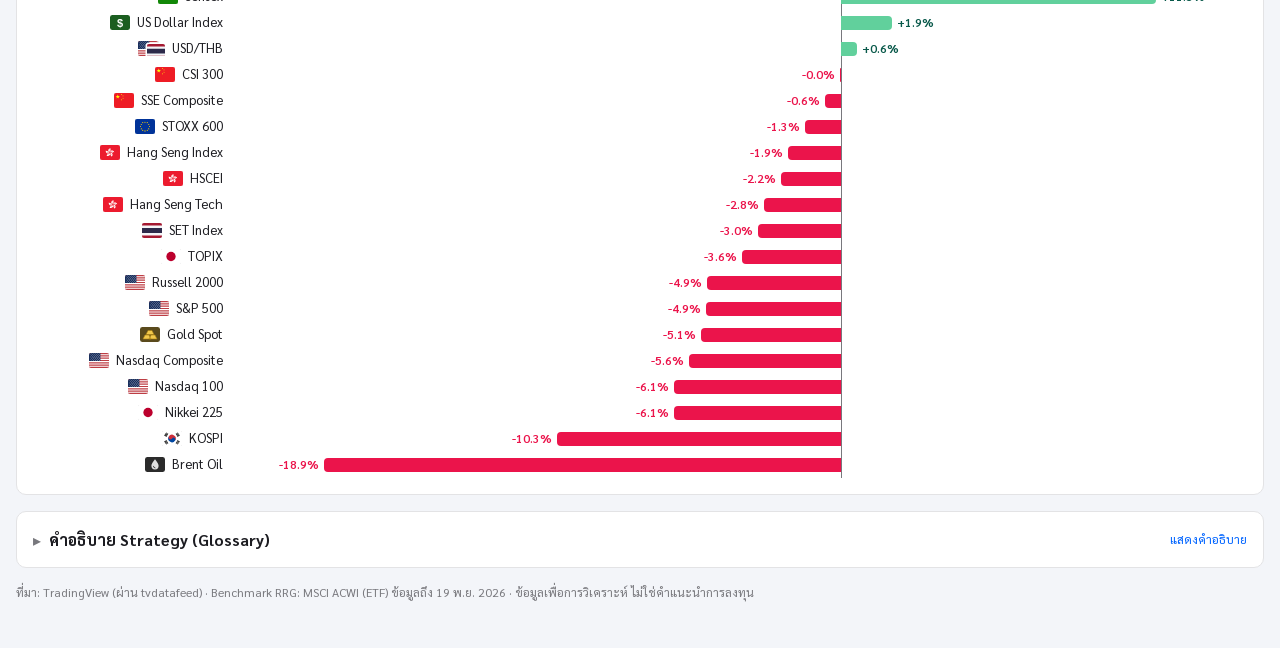
==== commit 3b8b506b: "Summary cards: title-case labels and hover summaries - Trend card: "Uptrend" and "Up / Side / Down" " ====
--- a/site/chart.html
+++ b/site/chart.html
@@ -6,7 +6,7 @@
 <title>Technical Chart</title>
 <link rel="preconnect" href="https://fonts.googleapis.com">
 <link rel="stylesheet" href="https://fonts.googleapis.com/css2?family=Sarabun:wght@400;500;600;700&display=swap">
-<link rel="stylesheet" href="assets/style.css?v=20261120c">
+<link rel="stylesheet" href="assets/style.css?v=20261120d">
 </head>
 <body>
 <div class="wrap">
@@ -62,9 +62,9 @@
   <footer class="foot" id="foot"></footer>
 </div>
 <script src="assets/vendor/lightweight-charts.standalone.production.js"></script>
-<script src="assets/common.js?v=20261120c"></script>
-<script src="assets/analysis.js?v=20261120c"></script>
-<script src="assets/techchart.js?v=20261120c"></script>
-<script src="assets/chart.js?v=20261120c"></script>
+<script src="assets/common.js?v=20261120d"></script>
+<script src="assets/analysis.js?v=20261120d"></script>
+<script src="assets/techchart.js?v=20261120d"></script>
+<script src="assets/chart.js?v=20261120d"></script>
 </body>
 </html>
--- a/site/assets/style.css
+++ b/site/assets/style.css
@@ -524,6 +524,15 @@
   max-width: 260px;
 }
 #tip b { display: block; margin-bottom: 1px; }
+/* summary-card tooltips: grouped name lists */
+#tip.wide { max-width: 360px; line-height: 1.45; }
+#tip .tt-g { margin-top: 6px; }
+#tip .tt-h { font-weight: 700; color: var(--text-2); font-size: 11.5px; }
+#tip .tt-h i { display: inline-block; width: 8px; height: 8px; border-radius: 2px; margin-right: 5px; }
+#tip .tt-l { color: var(--text); }
+#tip .tt-i { white-space: nowrap; }
+#tip .tt-n { margin-top: 6px; color: var(--text-3); font-size: 11.5px; }
+.pulse .tile { cursor: help; }
 
 footer.foot { color: var(--text-3); font-size: 12px; margin-top: 8px; }
 
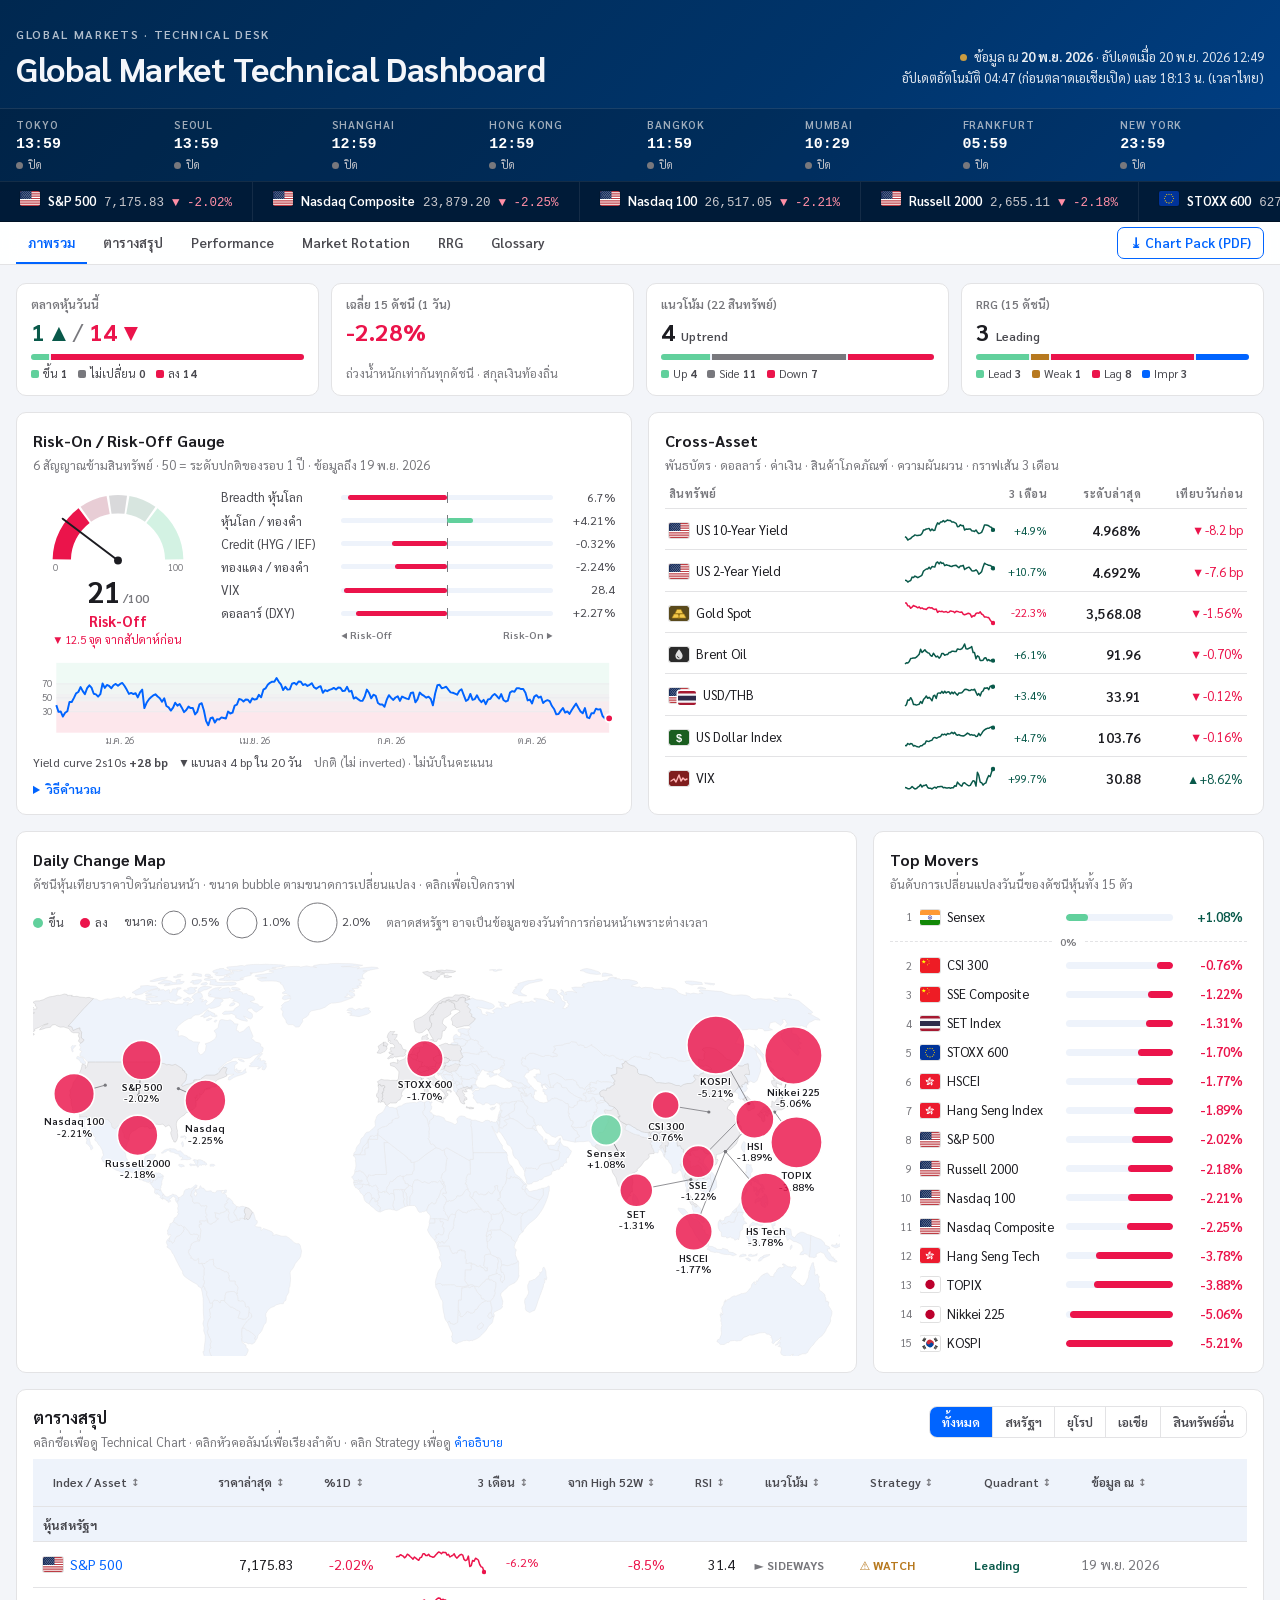
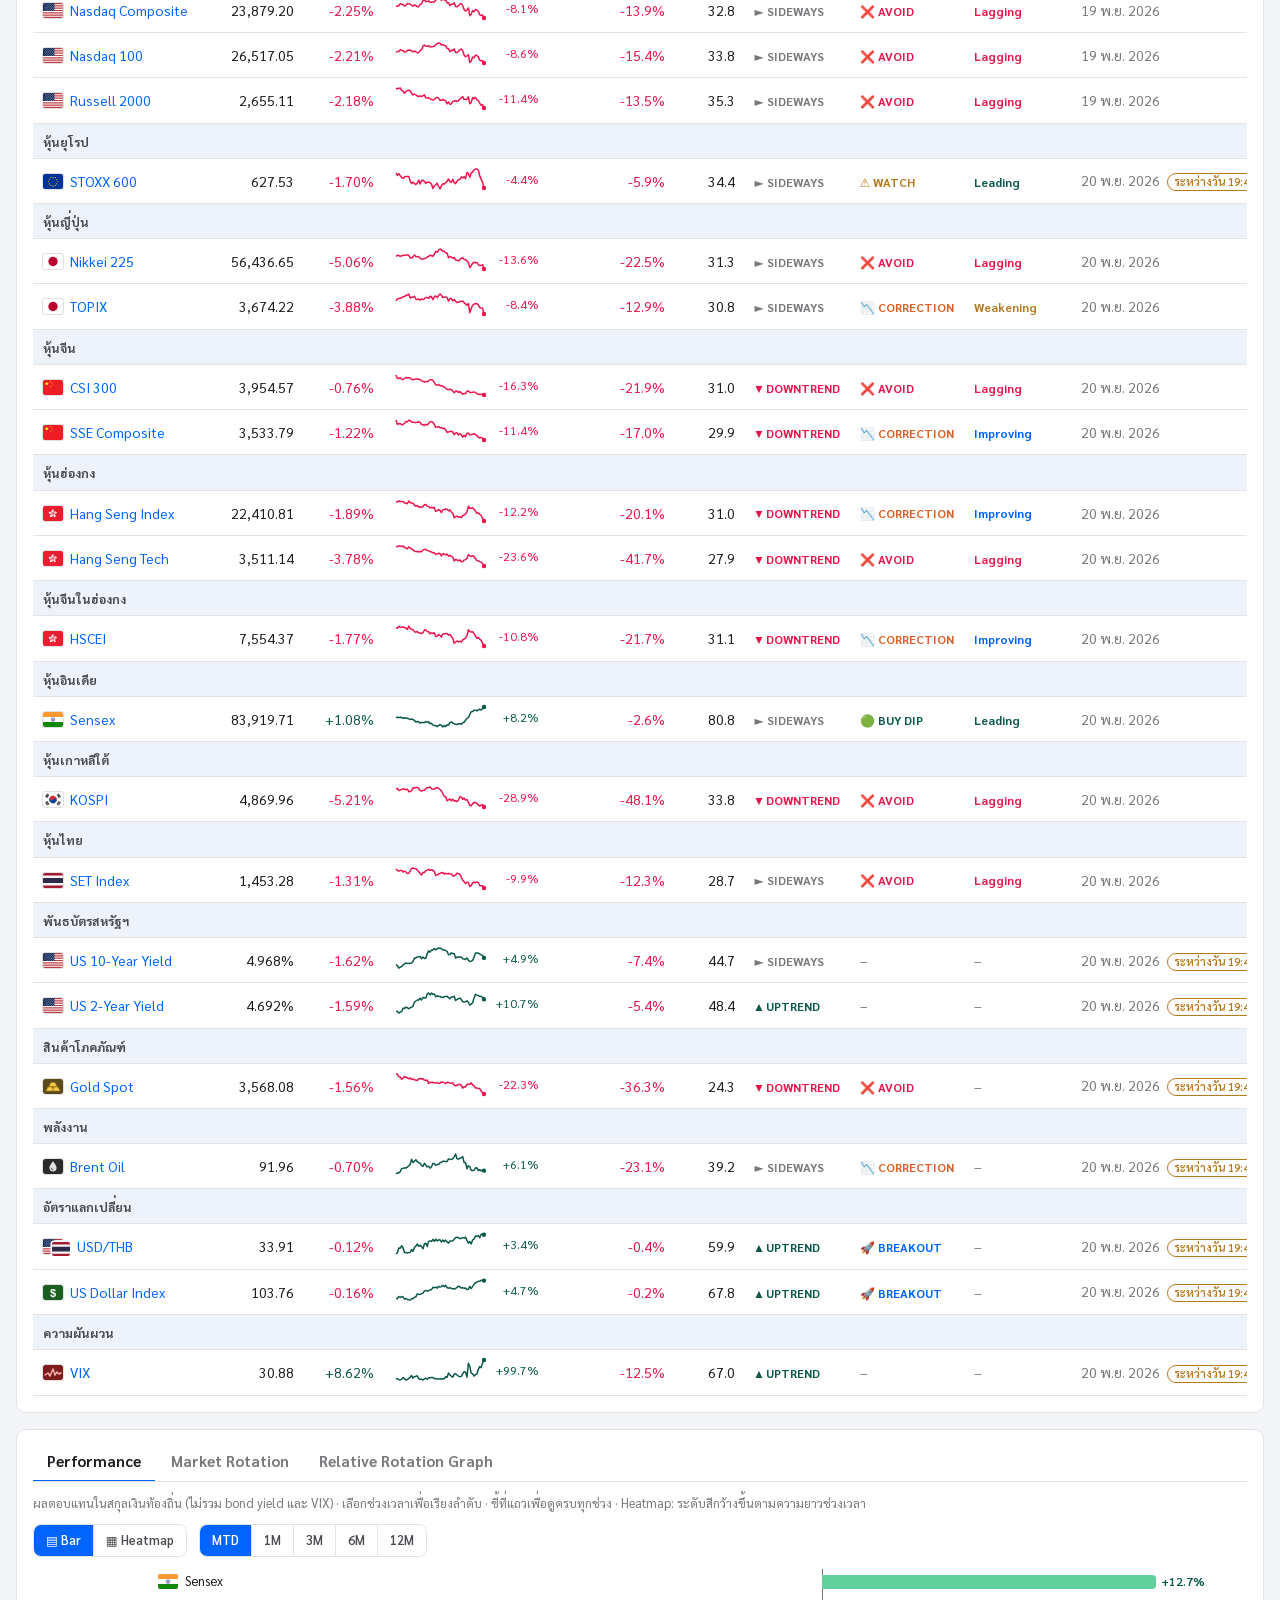
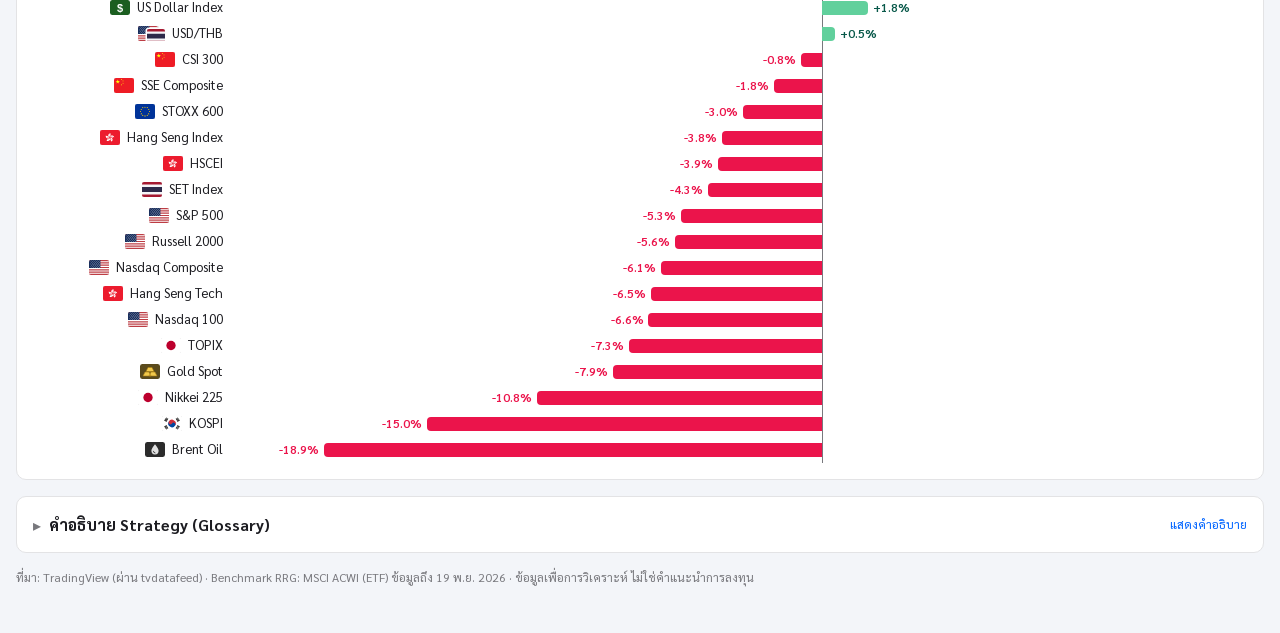
==== commit 1ee440cb: "Chart Pack: choose which assets go into the pack - pack.html opens with a picker: one row per equity" ====
--- a/site/chart.html
+++ b/site/chart.html
@@ -6,7 +6,7 @@
 <title>Technical Chart</title>
 <link rel="preconnect" href="https://fonts.googleapis.com">
 <link rel="stylesheet" href="https://fonts.googleapis.com/css2?family=Sarabun:wght@400;500;600;700&display=swap">
-<link rel="stylesheet" href="assets/style.css?v=20261120d">
+<link rel="stylesheet" href="assets/style.css?v=20261120e">
 </head>
 <body>
 <div class="wrap">
@@ -62,9 +62,9 @@
   <footer class="foot" id="foot"></footer>
 </div>
 <script src="assets/vendor/lightweight-charts.standalone.production.js"></script>
-<script src="assets/common.js?v=20261120d"></script>
-<script src="assets/analysis.js?v=20261120d"></script>
-<script src="assets/techchart.js?v=20261120d"></script>
-<script src="assets/chart.js?v=20261120d"></script>
+<script src="assets/common.js?v=20261120e"></script>
+<script src="assets/analysis.js?v=20261120e"></script>
+<script src="assets/techchart.js?v=20261120e"></script>
+<script src="assets/chart.js?v=20261120e"></script>
 </body>
 </html>
